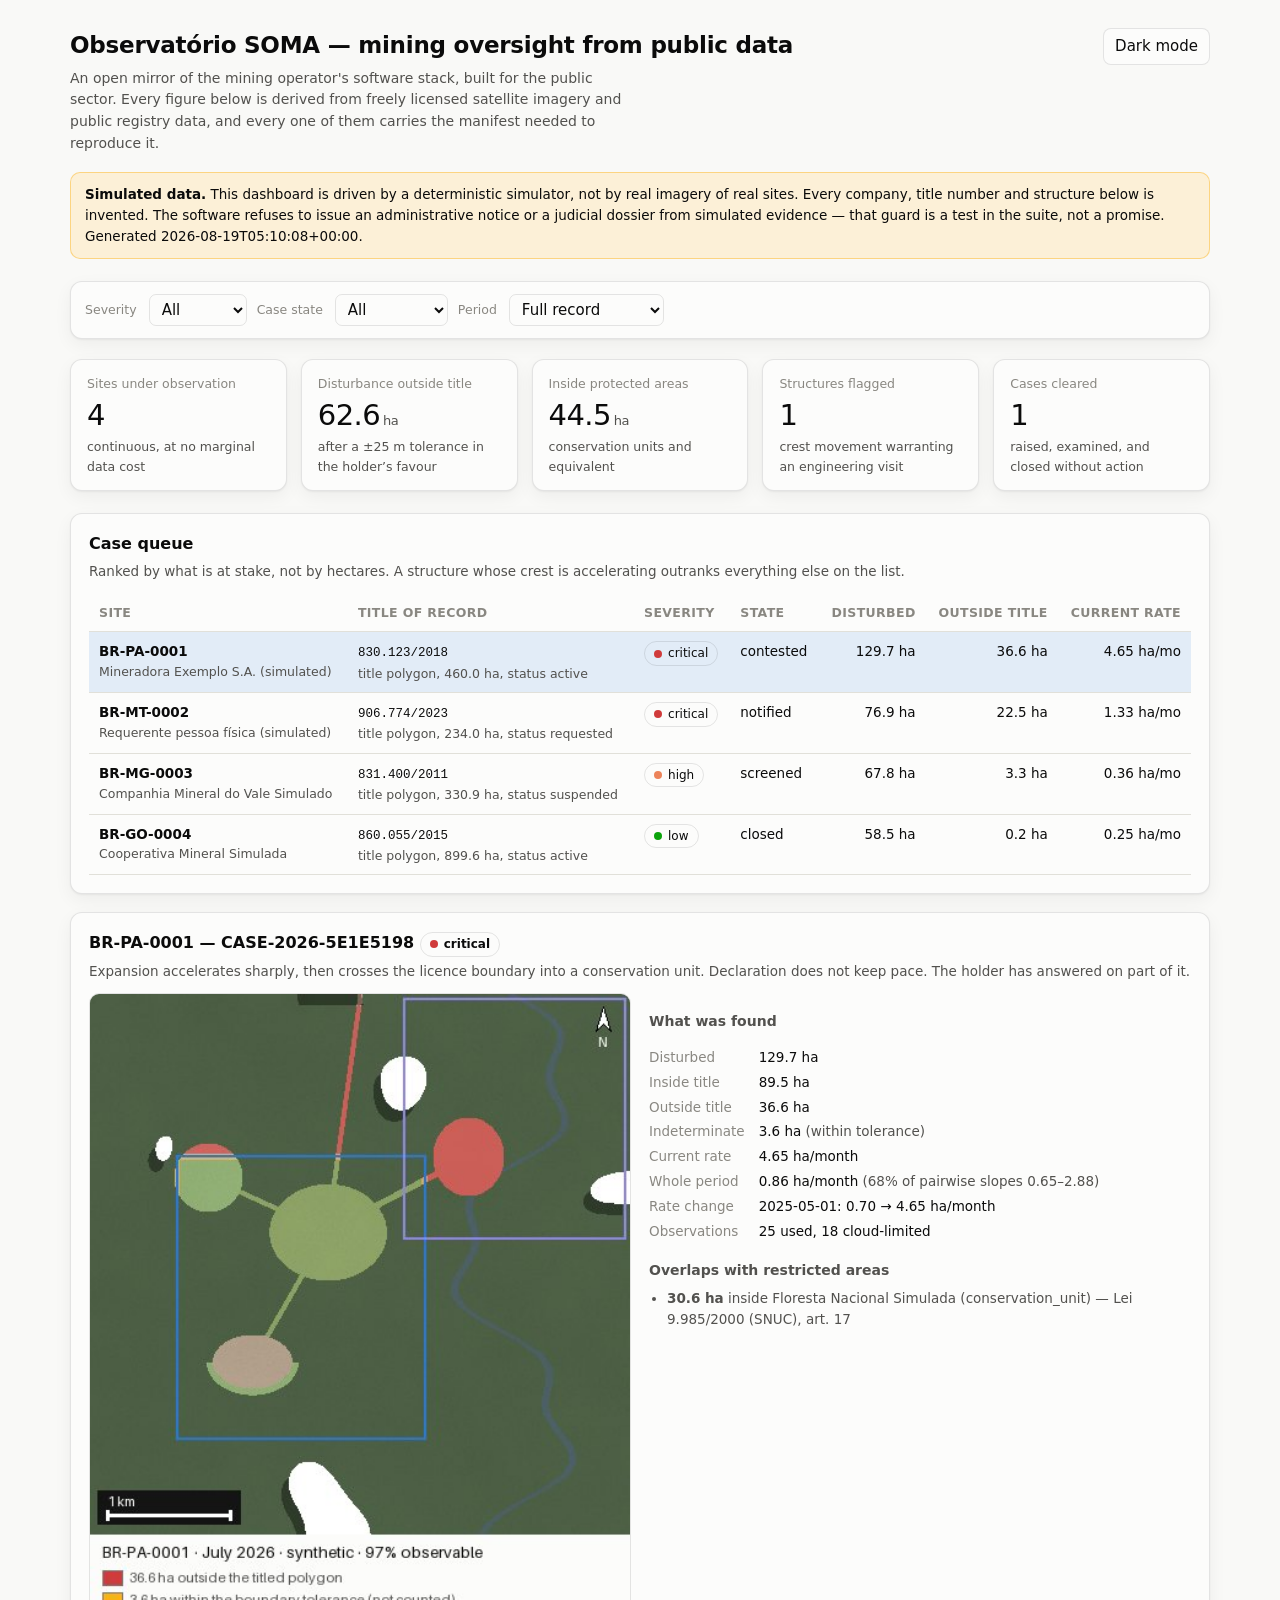
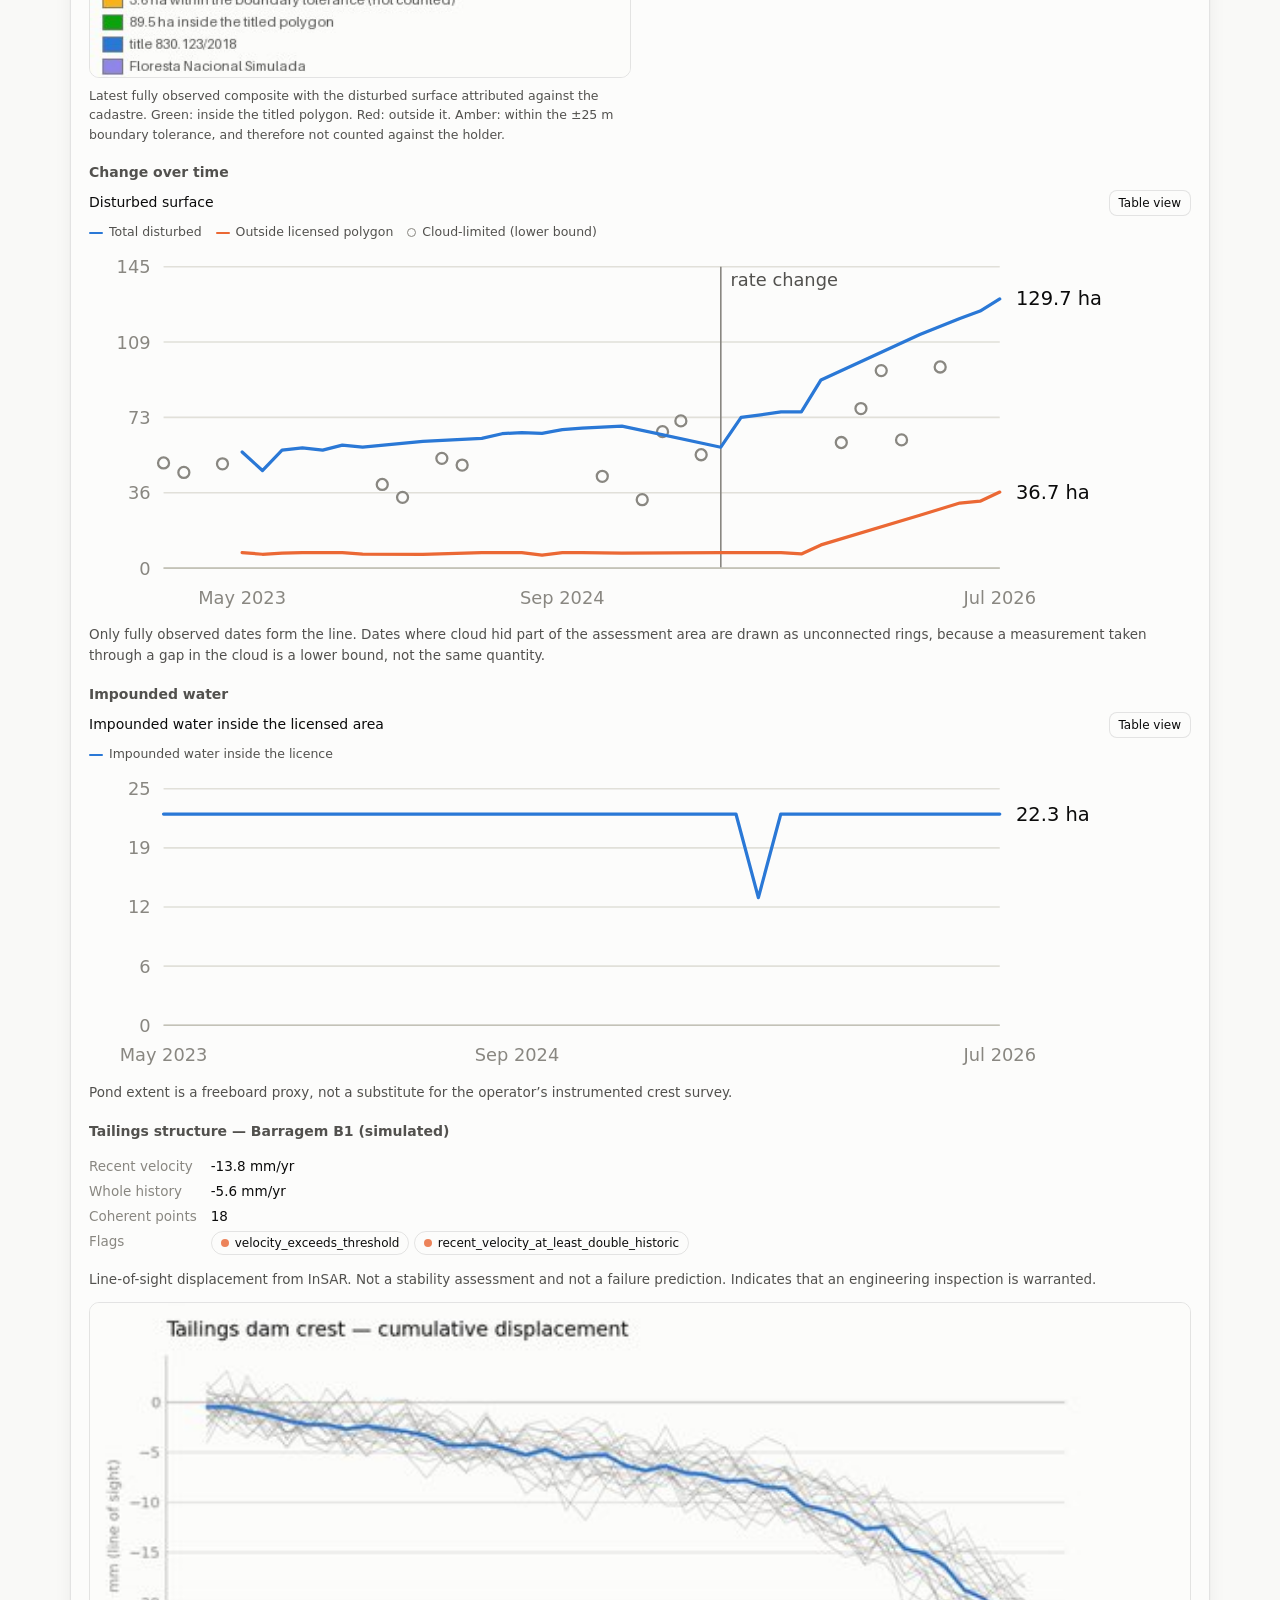
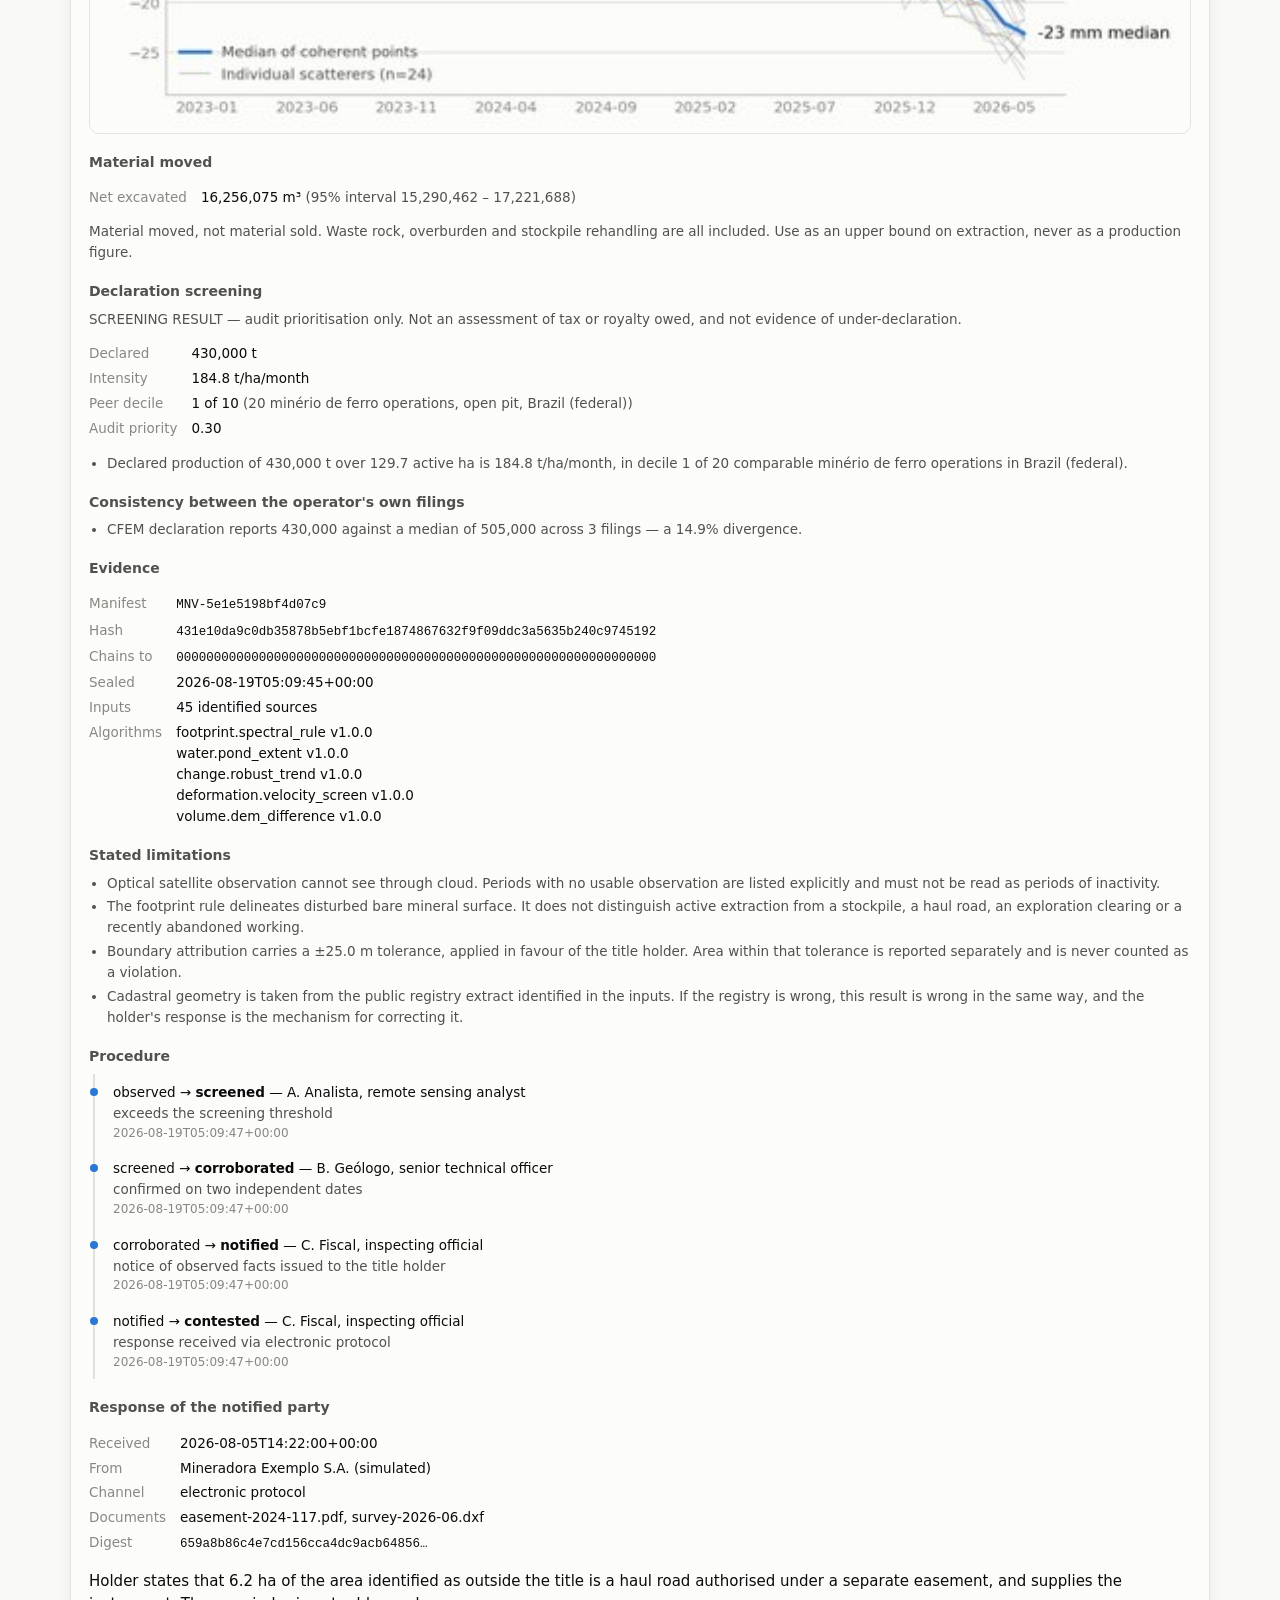
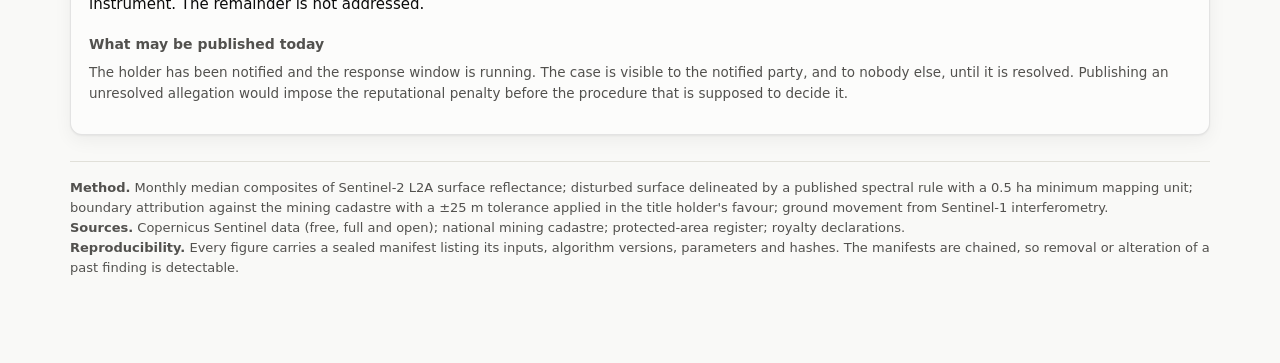
==== dashboard.html @ 754ea2b3 "Rename MINERVA to Observatório SOMA Renames the Python package (src/minerva -> src/soma), the CLI, t" ====
<!DOCTYPE html>
<html lang="en" data-theme="light">
<head>
<meta charset="utf-8">
<meta name="viewport" content="width=device-width, initial-scale=1">
<title>Observatório SOMA — public mining oversight (simulated data)</title>
<style>
  :root{
    color-scheme: light;
    --surface-1:#fcfcfb; --page:#f9f9f7;
    --text-primary:#0b0b0b; --text-secondary:#52514e; --text-muted:#898781;
    --grid:#e1e0d9; --axis:#c3c2b7; --border:rgba(11,11,11,.10);
    --series-1:#2a78d6; --series-2:#eb6834; --series-3:#1baf7a;
    --good:#0ca30c; --warning:#fab219; --serious:#ec835a; --critical:#d03b3b;
    --shadow:0 1px 2px rgba(11,11,11,.05), 0 6px 18px rgba(11,11,11,.05);
  }
  html[data-theme="dark"]{
    color-scheme: dark;
    --surface-1:#1a1a19; --page:#0d0d0d;
    --text-primary:#ffffff; --text-secondary:#c3c2b7; --text-muted:#898781;
    --grid:#2c2c2a; --axis:#383835; --border:rgba(255,255,255,.10);
    --series-1:#3987e5; --series-2:#d95926; --series-3:#199e70;
    --shadow:0 1px 2px rgba(0,0,0,.4), 0 6px 18px rgba(0,0,0,.35);
  }
  *{box-sizing:border-box}
  body{
    margin:0; background:var(--page); color:var(--text-primary);
    font:15px/1.55 system-ui,-apple-system,"Segoe UI",sans-serif;
  }
  .wrap{max-width:1180px;margin:0 auto;padding:28px 20px 80px}
  header.top{display:flex;gap:18px;align-items:flex-start;justify-content:space-between;
    flex-wrap:wrap;margin-bottom:6px}
  h1{font-size:23px;margin:0 0 4px;letter-spacing:-.01em}
  .sub{color:var(--text-secondary);font-size:14px;max-width:62ch;margin:0}
  .banner{margin:18px 0 22px;padding:11px 14px;border-radius:10px;
    background:color-mix(in srgb, var(--warning) 16%, var(--surface-1));
    border:1px solid color-mix(in srgb, var(--warning) 45%, transparent);
    font-size:13.5px;color:var(--text-primary)}
  .banner strong{font-weight:650}
  button,select{font:inherit;color:inherit}
  .ghost{background:var(--surface-1);border:1px solid var(--border);border-radius:8px;
    padding:6px 11px;cursor:pointer}
  .ghost:hover{background:color-mix(in srgb,var(--text-primary) 5%,var(--surface-1))}
  .filters{display:flex;gap:10px;align-items:center;flex-wrap:wrap;
    padding:12px 14px;background:var(--surface-1);border:1px solid var(--border);
    border-radius:12px;margin-bottom:20px;box-shadow:var(--shadow)}
  .filters label{font-size:12.5px;color:var(--text-muted);margin-right:2px}
  .filters select{background:transparent;border:1px solid var(--border);
    border-radius:7px;padding:5px 8px}
  .tiles{display:grid;grid-template-columns:repeat(auto-fit,minmax(180px,1fr));
    gap:14px;margin-bottom:22px}
  .tile{background:var(--surface-1);border:1px solid var(--border);border-radius:12px;
    padding:14px 16px;box-shadow:var(--shadow)}
  .tile .k{font-size:12.5px;color:var(--text-muted);margin-bottom:6px}
  .tile .v{font-size:29px;line-height:1.1;letter-spacing:-.02em}
  .tile .u{font-size:13px;color:var(--text-secondary);margin-left:3px}
  .tile .n{font-size:12.5px;color:var(--text-secondary);margin-top:6px}
  .card{background:var(--surface-1);border:1px solid var(--border);border-radius:12px;
    padding:18px;margin-bottom:18px;box-shadow:var(--shadow)}
  .card h2{font-size:16px;margin:0 0 4px}
  .card h3{font-size:14px;margin:18px 0 6px;color:var(--text-secondary);
    font-weight:600}
  .card p.note{color:var(--text-secondary);font-size:13.5px;margin:2px 0 12px}
  table{border-collapse:collapse;width:100%;font-size:13.5px}
  th,td{text-align:left;padding:9px 10px;border-bottom:1px solid var(--grid);
    vertical-align:top}
  th{color:var(--text-muted);font-weight:600;font-size:12.5px;
    text-transform:uppercase;letter-spacing:.03em}
  tbody tr.q{cursor:pointer}
  tbody tr.q:hover{background:color-mix(in srgb,var(--text-primary) 4%,transparent)}
  tbody tr.q[aria-selected="true"]{background:color-mix(in srgb,var(--series-1) 12%,transparent)}
  td.num,th.num{text-align:right;font-variant-numeric:tabular-nums}
  .pill{display:inline-flex;align-items:center;gap:6px;font-size:12px;
    padding:2px 9px;border-radius:999px;border:1px solid var(--border);
    white-space:nowrap}
  .dot{width:8px;height:8px;border-radius:50%;flex:none}
  .sev-critical .dot{background:var(--critical)} .sev-high .dot{background:var(--serious)}
  .sev-medium .dot{background:var(--warning)} .sev-low .dot{background:var(--good)}
  .grid2{display:grid;grid-template-columns:minmax(0,1fr) minmax(0,1fr);gap:18px}
  @media(max-width:880px){.grid2{grid-template-columns:1fr}}
  figure{margin:0}
  figure img{width:100%;border-radius:10px;border:1px solid var(--border);display:block}
  figcaption{font-size:12.5px;color:var(--text-secondary);margin-top:8px}
  .chartbox{position:relative}
  .chart-head{display:flex;justify-content:space-between;align-items:baseline;gap:12px;
    margin-bottom:2px}
  .chart-head .t{font-size:14px}
  .legend{display:flex;gap:14px;flex-wrap:wrap;font-size:12.5px;
    color:var(--text-secondary);margin:6px 0 2px}
  .legend i{display:inline-block;width:14px;height:2px;border-radius:1px;
    margin-right:6px;vertical-align:middle}
  .legend i.ring{width:9px;height:9px;border-radius:50%;background:transparent;
    border:1.5px solid var(--text-muted)}
  svg{display:block;width:100%;height:auto;overflow:visible}
  .tip{position:absolute;pointer-events:none;opacity:0;transition:opacity .08s;
    background:var(--surface-1);border:1px solid var(--border);border-radius:8px;
    padding:7px 10px;font-size:12.5px;box-shadow:var(--shadow);z-index:5;
    white-space:nowrap}
  .kv{display:grid;grid-template-columns:auto 1fr;gap:4px 14px;font-size:13.5px}
  .kv dt{color:var(--text-muted)}
  .kv dd{margin:0;font-variant-numeric:tabular-nums;word-break:break-all}
  .timeline{list-style:none;margin:0;padding:0;font-size:13.5px}
  .timeline li{padding:8px 0 8px 18px;border-left:2px solid var(--grid);
    margin-left:4px;position:relative}
  .timeline li::before{content:"";position:absolute;left:-5px;top:14px;width:8px;
    height:8px;border-radius:50%;background:var(--series-1)}
  .timeline .when{color:var(--text-muted);font-size:12px}
  ul.plain{margin:6px 0;padding-left:18px;font-size:13.5px;color:var(--text-secondary)}
  ul.plain li{margin:3px 0}
  .muted{color:var(--text-secondary)}
  code{font-family:ui-monospace,SFMono-Regular,Menlo,monospace;font-size:12.5px}
  .hide{display:none}
  footer{color:var(--text-secondary);font-size:13px;margin-top:26px;
    border-top:1px solid var(--grid);padding-top:16px}
</style>
</head>
<body>
<div class="wrap">

<header class="top">
  <div>
    <h1>Observatório SOMA — mining oversight from public data</h1>
    <p class="sub">An open mirror of the mining operator's software stack, built for
    the public sector. Every figure below is derived from freely licensed satellite
    imagery and public registry data, and every one of them carries the manifest
    needed to reproduce it.</p>
  </div>
  <button class="ghost" id="theme">Dark mode</button>
</header>

<div class="banner" id="banner"></div>

<div class="filters">
  <label for="fsev">Severity</label>
  <select id="fsev">
    <option value="all">All</option><option value="critical">Critical</option>
    <option value="high">High</option><option value="medium">Medium</option>
    <option value="low">Low</option>
  </select>
  <label for="fstate">Case state</label>
  <select id="fstate"><option value="all">All</option></select>
  <label for="frange">Period</label>
  <select id="frange">
    <option value="all">Full record</option>
    <option value="24">Last 24 months</option>
    <option value="12">Last 12 months</option>
    <option value="6">Last 6 months</option>
  </select>
  <span class="muted" id="filterNote" style="font-size:12.5px"></span>
</div>

<div class="tiles" id="tiles"></div>

<div class="card">
  <h2>Case queue</h2>
  <p class="note">Ranked by what is at stake, not by hectares. A structure whose crest
  is accelerating outranks everything else on the list.</p>
  <table><thead><tr>
    <th>Site</th><th>Title of record</th><th>Severity</th><th>State</th>
    <th class="num">Disturbed</th><th class="num">Outside title</th>
    <th class="num">Current rate</th>
  </tr></thead><tbody id="queue"></tbody></table>
</div>

<div id="detail"></div>

<footer>
  <strong>Method.</strong> Monthly median composites of Sentinel-2 L2A surface
  reflectance; disturbed surface delineated by a published spectral rule with a
  0.5 ha minimum mapping unit; boundary attribution against the mining cadastre with
  a ±25 m tolerance applied in the title holder's favour; ground movement from
  Sentinel-1 interferometry. <br>
  <strong>Sources.</strong> Copernicus Sentinel data (free, full and open);
  national mining cadastre; protected-area register; royalty declarations.<br>
  <strong>Reproducibility.</strong> Every figure carries a sealed manifest listing
  its inputs, algorithm versions, parameters and hashes. The manifests are chained,
  so removal or alteration of a past finding is detectable.
</footer>
</div>

<div class="tip" id="tip"></div>

<script id="data" type="application/json">{"bundle":{"generated_utc":"2026-08-19T05:10:08+00:00","simulation":true,"sites":[{"site_id":"BR-PA-0001","case_id":"CASE-2026-5E1E5198","state":"contested","publication":"notified_party_only","severity":"critical","title_id":"830.123/2018","holder":"Mineradora Exemplo S.A. (simulated)","title_status":"title polygon, 460.0 ha, status active","verdict":{"site_id":"BR-PA-0001","date":"2026-07-01","total_disturbed_ha":129.726,"inside_title_ha":89.497,"outside_title_ha":36.649,"indeterminate_boundary_ha":3.58,"boundary_tolerance_m":25.0,"restricted_overlaps":[{"identifier":"UC-SIM-19","kind":"conservation_unit","name":"Floresta Nacional Simulada","overlap_ha":30.589,"legal_basis":"Lei 9.985/2000 (SNUC), art. 17","source":"CNUC (simulated extract)"}],"titles_considered":["830.123/2018"],"notes":[],"algorithm_version":"1.0.0"},"trend":{"observations_used":25,"observations_excluded_cloud_limited":18,"first":{"date":"2023-05-01","value":55.938},"last":{"date":"2026-07-01","value":129.726},"delta":73.788,"delta_pct":131.91,"slope_per_month":0.8621,"current_rate_per_month":4.6547,"slope_ci68":[0.6549,2.8821],"breakpoint":"2025-05-01","slope_before_breakpoint":0.6981,"slope_after_breakpoint":4.6547,"breakpoint_rss_improvement":94.122},"gaps":[],"reconciliation":{"site_id":"BR-PA-0001","period":"2023-01-01..2026-07-01","observed_active_ha":129.73,"observed_growth_ha_per_month":0.862,"declared_tonnes":430000,"intensity_t_per_ha_month":184.78,"intensity_decile":1,"peer_basis":"20 minério de ferro operations, open pit, Brazil (federal)","flags":["low_declared_intensity_vs_peers"],"reasons":["Declared production of 430,000 t over 129.7 active ha is 184.8 t/ha/month, in decile 1 of 20 comparable minério de ferro operations in Brazil (federal)."],"audit_priority_score":0.3,"algorithm_version":"1.0.0","status":"SCREENING RESULT — audit prioritisation only. Not an assessment of tax or royalty owed, and not evidence of under-declaration."},"filing_notes":["CFEM declaration reports 430,000 against a median of 505,000 across 3 filings — a 14.9% divergence."],"deformation":{"site_id":"BR-PA-0001","acquired":"2026-06-12","detector":"deformation.velocity_screen","algorithm_version":"1.0.0","quantity":"crest_velocity","value":-13.77,"units":"mm/yr","valid_fraction":0.75,"reliability":"ok","params":{"velocity_alert_mm_yr":-10.0,"acceleration_alert_mm_yr2":-6.0,"min_coherence":0.55,"min_points_in_cluster":5,"recent_window_days":365},"detail":{"structure":"Barragem B1 (simulated)","points_used":18,"median_velocity_recent_mm_yr":-13.77,"median_velocity_whole_history_mm_yr":-5.56,"p10_velocity_recent_mm_yr":-15.35,"median_acceleration_mm_yr2":-3.65,"flags":["velocity_exceeds_threshold","recent_velocity_at_least_double_historic"],"caveat":"Line-of-sight displacement from InSAR. Not a stability assessment and not a failure prediction. Indicates that an engineering inspection is warranted.","method_note":"EGMS Level-2b/3 points, or Sentinel-1 SBAS processed with ISCE2/SNAP and MintPy or LiCSBAS."}},"volume":{"site_id":"BR-PA-0001","acquired":"2026-07-01","detector":"volume.dem_difference","algorithm_version":"1.0.0","quantity":"net_excavated_volume","value":16256074.7917,"units":"m3","valid_fraction":0.067,"reliability":"ok","params":{"vertical_sigma_m":2.0,"bias_sigma_m":0.5,"correlation_length_cells":10.0,"bulk_density_t_m3":2.6,"swell_factor":1.0,"min_change_m":1.0},"detail":{"cut_m3":16256074.8,"fill_m3":0.0,"net_m3":16256074.8,"sigma_m3":492659.7,"net_m3_interval_95":[15290461.8,17221687.8],"implied_tonnes":42265794.5,"implied_tonnes_interval_95":[39755200.6,44776388.3],"cells_changed":9086,"sigma_random_m3":190633.6,"sigma_systematic_m3":454282.3,"error_model":"random term = sigma_z x cell_area x L x sqrt(n) with L=10 cells of spatial correlation; systematic term = residual vertical bias (0.5 m) x changed area (90.9 ha), combined in quadrature. The systematic term normally dominates and is reduced only by co-registering the two surfaces on stable ground outside the workings; a deployment must record that this was done.","caveat":"Material moved, not material sold. Waste rock, overburden and stockpile rehandling are all included. Use as an upper bound on extraction, never as a production figure."}},"series":{"dates":["2023-05-01","2023-06-01","2023-07-01","2023-08-01","2023-09-01","2023-10-01","2023-11-01","2024-02-01","2024-05-01","2024-06-01","2024-07-01","2024-08-01","2024-09-01","2024-10-01","2024-12-01","2025-05-01","2025-06-01","2025-07-01","2025-08-01","2025-09-01","2025-10-01","2026-03-01","2026-05-01","2026-06-01","2026-07-01"],"disturbed_ha":[55.94,47.04,56.9,57.99,56.88,59.31,58.3,61.09,62.52,64.79,65.36,64.99,66.77,67.47,68.48,58.28,72.7,73.91,75.35,75.31,90.7,112.62,120.29,123.91,129.73],"outside_ha":[7.48,6.68,7.18,7.48,7.48,7.48,6.71,6.64,7.48,7.48,7.48,6.31,7.48,7.48,7.18,7.48,7.48,7.48,7.48,6.83,11.18,25.47,31.36,32.25,36.65],"degraded":[["2023-01-01",50.68],["2023-02-01",46.11],["2023-04-01",50.29],["2023-12-01",40.32],["2024-01-01",34.11],["2024-03-01",52.91],["2024-04-01",49.69],["2024-11-01",44.25],["2025-01-01",32.97],["2025-02-01",65.77],["2025-03-01",70.97],["2025-04-01",54.65],["2025-11-01",60.55],["2025-12-01",76.91],["2026-01-01",95.22],["2026-02-01",61.81],["2026-04-01",96.95]],"pond_ha":[["2023-05-01",22.31],["2023-06-01",22.31],["2023-07-01",22.31],["2023-08-01",22.31],["2023-09-01",22.31],["2023-10-01",22.31],["2023-11-01",22.31],["2024-02-01",22.31],["2024-05-01",22.31],["2024-06-01",22.31],["2024-07-01",22.31],["2024-08-01",22.31],["2024-09-01",22.31],["2024-10-01",22.31],["2024-12-01",22.31],["2025-05-01",22.31],["2025-06-01",22.31],["2025-07-01",22.31],["2025-08-01",13.48],["2025-09-01",22.31],["2025-10-01",22.31],["2026-03-01",22.31],["2026-05-01",22.31],["2026-06-01",22.31],["2026-07-01",22.31]]},"manifest":{"id":"MNV-5e1e5198bf4d07c9","hash":"431e10da9c0db35878b5ebf1bcfe1874867632f9f09ddc3a5635b240c9745192","prev_hash":"0000000000000000000000000000000000000000000000000000000000000000","created_utc":"2026-08-19T05:09:45+00:00","inputs":45,"algorithms":["footprint.spectral_rule v1.0.0","water.pond_extent v1.0.0","change.robust_trend v1.0.0","deformation.velocity_screen v1.0.0","volume.dem_difference v1.0.0"],"limitations":["Optical satellite observation cannot see through cloud. Periods with no usable observation are listed explicitly and must not be read as periods of inactivity.","The footprint rule delineates disturbed bare mineral surface. It does not distinguish active extraction from a stockpile, a haul road, an exploration clearing or a recently abandoned working.","Boundary attribution carries a ±25.0 m tolerance, applied in favour of the title holder. Area within that tolerance is reported separately and is never counted as a violation.","Cadastral geometry is taken from the public registry extract identified in the inputs. If the registry is wrong, this result is wrong in the same way, and the holder's response is the mechanism for correcting it."],"assumptions":["Detection thresholds are the humid-tropical defaults and have not been recalibrated against local ground truth unless an input above says otherwise."]},"history":[{"at_utc":"2026-08-19T05:09:47+00:00","frm":"observed","to":"screened","actor":"A. Analista","actor_role":"remote sensing analyst","note":"exceeds the screening threshold","attachment_digest":""},{"at_utc":"2026-08-19T05:09:47+00:00","frm":"screened","to":"corroborated","actor":"B. Geólogo","actor_role":"senior technical officer","note":"confirmed on two independent dates","attachment_digest":""},{"at_utc":"2026-08-19T05:09:47+00:00","frm":"corroborated","to":"notified","actor":"C. Fiscal","actor_role":"inspecting official","note":"notice of observed facts issued to the title holder","attachment_digest":""},{"at_utc":"2026-08-19T05:09:47+00:00","frm":"notified","to":"contested","actor":"C. Fiscal","actor_role":"inspecting official","note":"response received via electronic protocol","attachment_digest":"659a8b86c4e7cd156cca4dc9acb648561ad0f3abca21e32abb632b3f3047a23c"}],"response":{"received_utc":"2026-08-05T14:22:00+00:00","submitted_by":"Mineradora Exemplo S.A. (simulated)","channel":"electronic protocol","summary":"Holder states that 6.2 ha of the area identified as outside the title is a haul road authorised under a separate easement, and supplies the instrument. The remainder is not addressed.","documents":["easement-2024-117.pdf","survey-2026-06.dxf"],"digest":"659a8b86c4e7cd156cca4dc9acb648561ad0f3abca21e32abb632b3f3047a23c"},"public_card":{"publishable":false,"reason":"The holder has been notified and the response window is running. The case is visible to the notified party, and to nobody else, until it is resolved. Publishing an unresolved allegation would impose the reputational penalty before the procedure that is supposed to decide it.","publication_state":"notified_party_only"},"figures":{"image_first":"BR-PA-0001_first.png","image_latest":"BR-PA-0001_latest.png","image_overlay":"BR-PA-0001_overlay.png","chart_footprint":"BR-PA-0001_footprint.png","chart_water":"BR-PA-0001_water.png","chart_deformation":"BR-PA-0001_deformation.png","chart_footprint_dark":"BR-PA-0001_footprint_dark.png","chart_water_dark":"BR-PA-0001_water_dark.png","chart_deformation_dark":"BR-PA-0001_deformation_dark.png","technical_annex":"CASE-2026-5E1E5198_technical_annex.md","public_card":"CASE-2026-5E1E5198_public_card.json"},"narrative":"Expansion accelerates sharply, then crosses the licence boundary into a conservation unit. Declaration does not keep pace. The holder has answered on part of it."},{"site_id":"BR-MT-0002","case_id":"CASE-2026-B4F8C055","state":"notified","publication":"notified_party_only","severity":"critical","title_id":"906.774/2023","holder":"Requerente pessoa física (simulated)","title_status":"title polygon, 234.0 ha, status requested","verdict":{"site_id":"BR-MT-0002","date":"2026-07-01","total_disturbed_ha":76.877,"inside_title_ha":48.688,"outside_title_ha":22.479,"indeterminate_boundary_ha":5.71,"boundary_tolerance_m":25.0,"restricted_overlaps":[{"identifier":"UC-SIM-51","kind":"conservation_unit","name":"Floresta Nacional Simulada","overlap_ha":13.95,"legal_basis":"Lei 9.985/2000 (SNUC), art. 17","source":"CNUC (simulated extract)"}],"titles_considered":["906.774/2023"],"notes":["Disturbance observed inside the polygon of a title recorded as requested (906.774/2023). Verify the registry status for the observation date."],"algorithm_version":"1.0.0"},"trend":{"observations_used":18,"observations_excluded_cloud_limited":13,"first":{"date":"2024-03-01","value":40.869},"last":{"date":"2026-07-01","value":76.877},"delta":36.009,"delta_pct":88.11,"slope_per_month":1.3304,"current_rate_per_month":1.3304,"slope_ci68":[0.4366,2.4354],"breakpoint":null,"slope_before_breakpoint":null,"slope_after_breakpoint":null,"breakpoint_rss_improvement":null},"gaps":[],"reconciliation":{"site_id":"BR-MT-0002","period":"2024-01-01..2026-07-01","observed_active_ha":76.88,"observed_growth_ha_per_month":1.33,"declared_tonnes":null,"intensity_t_per_ha_month":null,"intensity_decile":null,"peer_basis":"20 ouro operations, open pit, Brazil (federal)","flags":["activity_without_declaration","footprint_growth_top_decile"],"reasons":["76.9 ha of active disturbed surface observed in 2024-01-01..2026-07-01, with no production declared for the period in the extract used.","Footprint growth of 1.33 ha/month is in the top decile for comparable operations."],"audit_priority_score":0.8,"algorithm_version":"1.0.0","status":"SCREENING RESULT — audit prioritisation only. Not an assessment of tax or royalty owed, and not evidence of under-declaration."},"filing_notes":[],"deformation":null,"volume":{"site_id":"BR-MT-0002","acquired":"2026-07-01","detector":"volume.dem_difference","algorithm_version":"1.0.0","quantity":"net_excavated_volume","value":5600175.1266,"units":"m3","valid_fraction":0.0751,"reliability":"ok","params":{"vertical_sigma_m":2.0,"bias_sigma_m":0.5,"correlation_length_cells":10.0,"bulk_density_t_m3":2.6,"swell_factor":1.0,"min_change_m":1.0},"detail":{"cut_m3":5600175.1,"fill_m3":0.0,"net_m3":5600175.1,"sigma_m3":257146.2,"net_m3_interval_95":[5096168.6,6104181.6],"implied_tonnes":14560455.3,"implied_tonnes_interval_95":[13250038.5,15870872.2],"cells_changed":4405,"sigma_random_m3":132734.4,"sigma_systematic_m3":220240.2,"error_model":"random term = sigma_z x cell_area x L x sqrt(n) with L=10 cells of spatial correlation; systematic term = residual vertical bias (0.5 m) x changed area (44.0 ha), combined in quadrature. The systematic term normally dominates and is reduced only by co-registering the two surfaces on stable ground outside the workings; a deployment must record that this was done.","caveat":"Material moved, not material sold. Waste rock, overburden and stockpile rehandling are all included. Use as an upper bound on extraction, never as a production figure."}},"series":{"dates":["2024-03-01","2024-04-01","2024-05-01","2024-06-01","2024-07-01","2024-08-01","2024-09-01","2024-10-01","2025-05-01","2025-06-01","2025-07-01","2025-08-01","2025-09-01","2025-10-01","2026-04-01","2026-05-01","2026-06-01","2026-07-01"],"disturbed_ha":[40.87,41.67,42.42,17.3,43.12,42.95,45.45,38.5,50.22,46.56,60.25,56.65,63.11,64.36,62.25,74.33,75.48,76.88],"outside_ha":[11.89,11.91,11.91,2.02,11.91,10.17,11.91,11.31,8.39,8.03,13.19,12.8,15.04,15.84,20.46,21.29,21.77,22.48],"degraded":[["2024-01-01",20.94],["2024-12-01",29.54],["2025-01-01",21.17],["2025-03-01",50.14],["2025-04-01",24.8],["2025-11-01",62.79],["2025-12-01",54.05],["2026-01-01",55.75],["2026-02-01",51.79],["2026-03-01",66.78]],"pond_ha":[["2024-03-01",6.41],["2024-04-01",6.41],["2024-05-01",6.41],["2024-06-01",6.41],["2024-07-01",1.25],["2024-08-01",6.41],["2024-09-01",6.41],["2024-10-01",6.41],["2025-05-01",6.41],["2025-06-01",6.41],["2025-07-01",6.41],["2025-08-01",6.41],["2025-09-01",6.41],["2025-10-01",6.41],["2026-04-01",0.88],["2026-05-01",6.41],["2026-06-01",6.41],["2026-07-01",6.41]]},"manifest":{"id":"MNV-b4f8c05596c1d20b","hash":"c76b54398c93f1c180487963867792c1a023e8e4a4ec2e73a606242ce564423e","prev_hash":"431e10da9c0db35878b5ebf1bcfe1874867632f9f09ddc3a5635b240c9745192","created_utc":"2026-08-19T05:09:53+00:00","inputs":33,"algorithms":["footprint.spectral_rule v1.0.0","water.pond_extent v1.0.0","change.robust_trend v1.0.0","volume.dem_difference v1.0.0"],"limitations":["Optical satellite observation cannot see through cloud. Periods with no usable observation are listed explicitly and must not be read as periods of inactivity.","The footprint rule delineates disturbed bare mineral surface. It does not distinguish active extraction from a stockpile, a haul road, an exploration clearing or a recently abandoned working.","Boundary attribution carries a ±25.0 m tolerance, applied in favour of the title holder. Area within that tolerance is reported separately and is never counted as a violation.","Cadastral geometry is taken from the public registry extract identified in the inputs. If the registry is wrong, this result is wrong in the same way, and the holder's response is the mechanism for correcting it."],"assumptions":["Detection thresholds are the humid-tropical defaults and have not been recalibrated against local ground truth unless an input above says otherwise."]},"history":[{"at_utc":"2026-08-19T05:09:54+00:00","frm":"observed","to":"screened","actor":"A. Analista","actor_role":"remote sensing analyst","note":"exceeds the screening threshold","attachment_digest":""},{"at_utc":"2026-08-19T05:09:54+00:00","frm":"screened","to":"corroborated","actor":"B. Geólogo","actor_role":"senior technical officer","note":"confirmed on two independent dates","attachment_digest":""},{"at_utc":"2026-08-19T05:09:54+00:00","frm":"corroborated","to":"notified","actor":"C. Fiscal","actor_role":"inspecting official","note":"notice of observed facts issued to the title holder","attachment_digest":""}],"response":null,"public_card":{"publishable":false,"reason":"The holder has been notified and the response window is running. The case is visible to the notified party, and to nobody else, until it is resolved. Publishing an unresolved allegation would impose the reputational penalty before the procedure that is supposed to decide it.","publication_state":"notified_party_only"},"figures":{"image_first":"BR-MT-0002_first.png","image_latest":"BR-MT-0002_latest.png","image_overlay":"BR-MT-0002_overlay.png","chart_footprint":"BR-MT-0002_footprint.png","chart_water":"BR-MT-0002_water.png","chart_footprint_dark":"BR-MT-0002_footprint_dark.png","chart_water_dark":"BR-MT-0002_water_dark.png","technical_annex":"CASE-2026-B4F8C055_technical_annex.md","public_card":"CASE-2026-B4F8C055_public_card.json"},"narrative":"Sustained extraction on nothing more than a pending application. A requerimento authorises no works at all."},{"site_id":"BR-MG-0003","case_id":"CASE-2026-9A84C406","state":"screened","publication":"internal","severity":"high","title_id":"831.400/2011","holder":"Companhia Mineral do Vale Simulado","title_status":"title polygon, 330.9 ha, status suspended","verdict":{"site_id":"BR-MG-0003","date":"2026-07-01","total_disturbed_ha":67.835,"inside_title_ha":62.245,"outside_title_ha":3.27,"indeterminate_boundary_ha":2.32,"boundary_tolerance_m":25.0,"restricted_overlaps":[],"titles_considered":["831.400/2011"],"notes":["Disturbance observed inside the polygon of a title recorded as suspended (831.400/2011). Verify the registry status for the observation date."],"algorithm_version":"1.0.0"},"trend":{"observations_used":19,"observations_excluded_cloud_limited":12,"first":{"date":"2024-03-01","value":57.806},"last":{"date":"2026-07-01","value":67.835},"delta":10.029,"delta_pct":17.35,"slope_per_month":0.3613,"current_rate_per_month":0.3613,"slope_ci68":[-0.3849,0.5763],"breakpoint":null,"slope_before_breakpoint":null,"slope_after_breakpoint":null,"breakpoint_rss_improvement":null},"gaps":[],"reconciliation":{"site_id":"BR-MG-0003","period":"2024-01-01..2026-07-01","observed_active_ha":67.83,"observed_growth_ha_per_month":0.361,"declared_tonnes":0,"intensity_t_per_ha_month":null,"intensity_decile":null,"peer_basis":"20 minério de ferro operations, open pit, Brazil (federal)","flags":["activity_without_declaration"],"reasons":["67.8 ha of active disturbed surface observed in 2024-01-01..2026-07-01, with no production declared for the period in the extract used."],"audit_priority_score":0.55,"algorithm_version":"1.0.0","status":"SCREENING RESULT — audit prioritisation only. Not an assessment of tax or royalty owed, and not evidence of under-declaration."},"filing_notes":[],"deformation":{"site_id":"BR-MG-0003","acquired":"2025-06-12","detector":"deformation.velocity_screen","algorithm_version":"1.0.0","quantity":"crest_velocity","value":-2.3954,"units":"mm/yr","valid_fraction":0.9583,"reliability":"ok","params":{"velocity_alert_mm_yr":-10.0,"acceleration_alert_mm_yr2":-6.0,"min_coherence":0.55,"min_points_in_cluster":5,"recent_window_days":365},"detail":{"structure":"Barragem Norte (simulated)","points_used":23,"median_velocity_recent_mm_yr":-2.4,"median_velocity_whole_history_mm_yr":-2.0,"p10_velocity_recent_mm_yr":-3.31,"median_acceleration_mm_yr2":-0.33,"flags":[],"caveat":"Line-of-sight displacement from InSAR. Not a stability assessment and not a failure prediction. Indicates that an engineering inspection is warranted.","method_note":"EGMS Level-2b/3 points, or Sentinel-1 SBAS processed with ISCE2/SNAP and MintPy or LiCSBAS."}},"volume":{"site_id":"BR-MG-0003","acquired":"2026-07-01","detector":"volume.dem_difference","algorithm_version":"1.0.0","quantity":"net_excavated_volume","value":2530561.526,"units":"m3","valid_fraction":0.0663,"reliability":"ok","params":{"vertical_sigma_m":2.0,"bias_sigma_m":0.5,"correlation_length_cells":10.0,"bulk_density_t_m3":2.6,"swell_factor":1.0,"min_change_m":1.0},"detail":{"cut_m3":2530561.5,"fill_m3":0.0,"net_m3":2530561.5,"sigma_m3":206136.1,"net_m3_interval_95":[2126534.7,2934588.4],"implied_tonnes":6579460.0,"implied_tonnes_interval_95":[5528990.2,7629929.8],"cells_changed":3400,"sigma_random_m3":116608.2,"sigma_systematic_m3":169984.2,"error_model":"random term = sigma_z x cell_area x L x sqrt(n) with L=10 cells of spatial correlation; systematic term = residual vertical bias (0.5 m) x changed area (34.0 ha), combined in quadrature. The systematic term normally dominates and is reduced only by co-registering the two surfaces on stable ground outside the workings; a deployment must record that this was done.","caveat":"Material moved, not material sold. Waste rock, overburden and stockpile rehandling are all included. Use as an upper bound on extraction, never as a production figure."}},"series":{"dates":["2024-03-01","2024-05-01","2024-06-01","2024-07-01","2024-08-01","2024-09-01","2024-10-01","2024-11-01","2025-05-01","2025-06-01","2025-07-01","2025-08-01","2025-09-01","2025-10-01","2025-11-01","2026-02-01","2026-05-01","2026-06-01","2026-07-01"],"disturbed_ha":[57.81,58.45,58.76,56.78,54.27,57.5,58.87,59.54,61.81,62.91,63.27,63.68,64.05,64.07,60.29,46.35,67.05,66.28,67.83],"outside_ha":[3.27,3.27,3.27,1.55,2.16,3.27,2.06,3.27,3.27,3.27,3.27,3.27,3.27,2.96,2.96,3.27,3.27,3.2,3.27],"degraded":[["2024-01-01",31.23],["2024-04-01",39.53],["2024-12-01",35.48],["2025-01-01",46.7],["2025-02-01",53.51],["2025-03-01",46.98],["2025-12-01",57.9],["2026-01-01",50.01],["2026-03-01",63.81],["2026-04-01",59.48]],"pond_ha":[["2024-03-01",13.33],["2024-05-01",13.33],["2024-06-01",13.33],["2024-07-01",13.33],["2024-08-01",13.33],["2024-09-01",12.45],["2024-10-01",12.86],["2024-11-01",5.97],["2025-05-01",7.32],["2025-06-01",13.33],["2025-07-01",13.33],["2025-08-01",13.33],["2025-09-01",13.33],["2025-10-01",13.33],["2025-11-01",13.33],["2026-02-01",13.33],["2026-05-01",13.33],["2026-06-01",10.24],["2026-07-01",13.33]]},"manifest":{"id":"MNV-9a84c406b4f53536","hash":"241139a2f24d0dc64bff702bb301c85b6683e02ec90f10b6651cbce19e20db29","prev_hash":"c76b54398c93f1c180487963867792c1a023e8e4a4ec2e73a606242ce564423e","created_utc":"2026-08-19T05:10:00+00:00","inputs":32,"algorithms":["footprint.spectral_rule v1.0.0","water.pond_extent v1.0.0","change.robust_trend v1.0.0","deformation.velocity_screen v1.0.0","volume.dem_difference v1.0.0"],"limitations":["Optical satellite observation cannot see through cloud. Periods with no usable observation are listed explicitly and must not be read as periods of inactivity.","The footprint rule delineates disturbed bare mineral surface. It does not distinguish active extraction from a stockpile, a haul road, an exploration clearing or a recently abandoned working.","Boundary attribution carries a ±25.0 m tolerance, applied in favour of the title holder. Area within that tolerance is reported separately and is never counted as a violation.","Cadastral geometry is taken from the public registry extract identified in the inputs. If the registry is wrong, this result is wrong in the same way, and the holder's response is the mechanism for correcting it."],"assumptions":["Detection thresholds are the humid-tropical defaults and have not been recalibrated against local ground truth unless an input above says otherwise."]},"history":[{"at_utc":"2026-08-19T05:10:01+00:00","frm":"observed","to":"screened","actor":"A. Analista","actor_role":"remote sensing analyst","note":"exceeds the screening threshold","attachment_digest":""}],"response":null,"public_card":{"publishable":false,"reason":"The affected party has not yet been notified. Publishing before notification would be unfair and would compromise the procedure.","publication_state":"internal"},"figures":{"image_first":"BR-MG-0003_first.png","image_latest":"BR-MG-0003_latest.png","image_overlay":"BR-MG-0003_overlay.png","chart_footprint":"BR-MG-0003_footprint.png","chart_water":"BR-MG-0003_water.png","chart_deformation":"BR-MG-0003_deformation.png","chart_footprint_dark":"BR-MG-0003_footprint_dark.png","chart_water_dark":"BR-MG-0003_water_dark.png","chart_deformation_dark":"BR-MG-0003_deformation_dark.png","technical_annex":"CASE-2026-9A84C406_technical_annex.md","public_card":"CASE-2026-9A84C406_public_card.json"},"narrative":"Title recorded as suspended, yet the working surface keeps growing and no production is declared."},{"site_id":"BR-GO-0004","case_id":"CASE-2026-2A4FF177","state":"closed","publication":"public_summary","severity":"low","title_id":"860.055/2015","holder":"Cooperativa Mineral Simulada","title_status":"title polygon, 899.6 ha, status active","verdict":{"site_id":"BR-GO-0004","date":"2026-07-01","total_disturbed_ha":58.547,"inside_title_ha":58.137,"outside_title_ha":0.2,"indeterminate_boundary_ha":0.21,"boundary_tolerance_m":25.0,"restricted_overlaps":[],"titles_considered":["860.055/2015"],"notes":[],"algorithm_version":"1.0.0"},"trend":{"observations_used":21,"observations_excluded_cloud_limited":10,"first":{"date":"2024-01-01","value":51.277},"last":{"date":"2026-07-01","value":58.547},"delta":7.27,"delta_pct":14.18,"slope_per_month":0.2543,"current_rate_per_month":0.2543,"slope_ci68":[0.0094,1.1909],"breakpoint":null,"slope_before_breakpoint":null,"slope_after_breakpoint":null,"breakpoint_rss_improvement":null},"gaps":[],"reconciliation":{"site_id":"BR-GO-0004","period":"2024-01-01..2026-07-01","observed_active_ha":58.55,"observed_growth_ha_per_month":0.254,"declared_tonnes":1450000,"intensity_t_per_ha_month":1380.64,"intensity_decile":6,"peer_basis":"20 calcário operations, open pit, Brazil (federal)","flags":[],"reasons":[],"audit_priority_score":0.0,"algorithm_version":"1.0.0","status":"SCREENING RESULT — audit prioritisation only. Not an assessment of tax or royalty owed, and not evidence of under-declaration."},"filing_notes":[],"deformation":null,"volume":{"site_id":"BR-GO-0004","acquired":"2026-07-01","detector":"volume.dem_difference","algorithm_version":"1.0.0","quantity":"net_excavated_volume","value":1682440.3552,"units":"m3","valid_fraction":0.0575,"reliability":"ok","params":{"vertical_sigma_m":2.0,"bias_sigma_m":0.5,"correlation_length_cells":10.0,"bulk_density_t_m3":2.6,"swell_factor":1.0,"min_change_m":1.0},"detail":{"cut_m3":1682440.4,"fill_m3":0.0,"net_m3":1682440.4,"sigma_m3":174615.1,"net_m3_interval_95":[1340194.7,2024686.0],"implied_tonnes":4374344.9,"implied_tonnes_interval_95":[3484506.2,5264183.7],"cells_changed":2783,"sigma_random_m3":105500.9,"sigma_systematic_m3":139140.2,"error_model":"random term = sigma_z x cell_area x L x sqrt(n) with L=10 cells of spatial correlation; systematic term = residual vertical bias (0.5 m) x changed area (27.8 ha), combined in quadrature. The systematic term normally dominates and is reduced only by co-registering the two surfaces on stable ground outside the workings; a deployment must record that this was done.","caveat":"Material moved, not material sold. Waste rock, overburden and stockpile rehandling are all included. Use as an upper bound on extraction, never as a production figure."}},"series":{"dates":["2024-01-01","2024-05-01","2024-06-01","2024-07-01","2024-08-01","2024-09-01","2024-10-01","2025-01-01","2025-04-01","2025-05-01","2025-06-01","2025-07-01","2025-08-01","2025-09-01","2025-10-01","2025-12-01","2026-01-01","2026-03-01","2026-05-01","2026-06-01","2026-07-01"],"disturbed_ha":[51.28,53.73,55.04,30.91,43.73,55.69,55.95,56.66,48.15,57.72,52.87,58.2,58.09,58.49,55.26,58.76,58.83,60.4,58.85,60.45,58.55],"outside_ha":[0.2,0.2,0.2,0.2,0.2,0.2,0.2,0.2,0.2,0.2,0.2,0.2,0.2,0.0,0.2,0.2,0.0,0.2,0.0,0.0,0.2],"degraded":[["2024-02-01",26.45],["2024-03-01",50.04],["2024-04-01",49.09],["2024-11-01",52.15],["2024-12-01",44.64],["2025-02-01",52.27],["2025-03-01",28.32],["2026-04-01",53.09]],"pond_ha":[["2024-01-01",24.35],["2024-05-01",21.45],["2024-06-01",23.8],["2024-07-01",24.07],["2024-08-01",23.43],["2024-09-01",21.8],["2024-10-01",23.09],["2025-01-01",18.98],["2025-04-01",23.22],["2025-05-01",24.35],["2025-06-01",24.28],["2025-07-01",24.35],["2025-08-01",16.77],["2025-09-01",23.27],["2025-10-01",22.03],["2025-12-01",16.1],["2026-01-01",22.11],["2026-03-01",24.32],["2026-05-01",20.17],["2026-06-01",24.35],["2026-07-01",16.51]]},"manifest":{"id":"MNV-2a4ff177c7739802","hash":"9b709edf5694b13eed0b07222ace0ad7952b80c46fd2bee99f1671ce4ba5aed1","prev_hash":"241139a2f24d0dc64bff702bb301c85b6683e02ec90f10b6651cbce19e20db29","created_utc":"2026-08-19T05:10:07+00:00","inputs":32,"algorithms":["footprint.spectral_rule v1.0.0","water.pond_extent v1.0.0","change.robust_trend v1.0.0","volume.dem_difference v1.0.0"],"limitations":["Optical satellite observation cannot see through cloud. Periods with no usable observation are listed explicitly and must not be read as periods of inactivity.","The footprint rule delineates disturbed bare mineral surface. It does not distinguish active extraction from a stockpile, a haul road, an exploration clearing or a recently abandoned working.","Boundary attribution carries a ±25.0 m tolerance, applied in favour of the title holder. Area within that tolerance is reported separately and is never counted as a violation.","Cadastral geometry is taken from the public registry extract identified in the inputs. If the registry is wrong, this result is wrong in the same way, and the holder's response is the mechanism for correcting it."],"assumptions":["Detection thresholds are the humid-tropical defaults and have not been recalibrated against local ground truth unless an input above says otherwise."]},"history":[{"at_utc":"2026-08-19T05:10:08+00:00","frm":"observed","to":"screened","actor":"A. Analista","actor_role":"remote sensing analyst","note":"raised by the routine screen","attachment_digest":""},{"at_utc":"2026-08-19T05:10:08+00:00","frm":"screened","to":"dismissed","actor":"A. Analista","actor_role":"remote sensing analyst","note":"all disturbance inside the titled polygon; declared intensity mid-distribution; no further action","attachment_digest":""},{"at_utc":"2026-08-19T05:10:08+00:00","frm":"dismissed","to":"closed","actor":"D. Coordenadora","actor_role":"unit coordinator","note":"closed and published as cleared","attachment_digest":""}],"response":null,"public_card":{"publishable":true,"simulation":true,"banner":"SIMULATED EXAMPLE — not a real site","case_id":"CASE-2026-2A4FF177","headline":"58.5 hectares of mining disturbance mapped, all of it inside the licensed area","plain_language":"Satellite images show about 59 hectares of ground stripped for mining at this site.","what_this_is_not":"A detection is not a conviction and not a finding of wrongdoing. It means an authority has seen something in public satellite imagery that it has asked the operator to explain. Many detections have lawful explanations.","status":"closed","operator_responded":false,"evidence_manifest":"MNV-2a4ff177c7739802","how_to_check_this_yourself":"Every image used is free to download and every step is published. The technical annex lists the image identifiers and the exact parameters.","figures":{"image_first":"BR-GO-0004_first.png","image_latest":"BR-GO-0004_latest.png","image_overlay":"BR-GO-0004_overlay.png","chart_footprint":"BR-GO-0004_footprint.png","chart_water":"BR-GO-0004_water.png","chart_footprint_dark":"BR-GO-0004_footprint_dark.png","chart_water_dark":"BR-GO-0004_water_dark.png"}},"figures":{"image_first":"BR-GO-0004_first.png","image_latest":"BR-GO-0004_latest.png","image_overlay":"BR-GO-0004_overlay.png","chart_footprint":"BR-GO-0004_footprint.png","chart_water":"BR-GO-0004_water.png","chart_footprint_dark":"BR-GO-0004_footprint_dark.png","chart_water_dark":"BR-GO-0004_water_dark.png","technical_annex":"CASE-2026-2A4FF177_technical_annex.md","public_card":"CASE-2026-2A4FF177_public_card.json"},"narrative":"Everything inside the licence, growth modest, declaration in the middle of the peer distribution. The system's job here is to say so and stop."}]},"images":{"BR-PA-0001":{"image_overlay":"[data-uri]","image_first":"[data-uri]","image_latest":"[data-uri]","chart_deformation":"[data-uri]","chart_deformation_dark":"[data-uri]"},"BR-MT-0002":{"image_overlay":"[data-uri]","image_first":"[data-uri]","image_latest":"[data-uri]"},"BR-MG-0003":{"image_overlay":"[data-uri]","image_first":"[data-uri]","image_latest":"[data-uri]","chart_deformation":"[data-uri]","chart_deformation_dark":"[data-uri]"},"BR-GO-0004":{"image_overlay":"[data-uri]","image_first":"[data-uri]","image_latest":"[data-uri]"}}}</script>
<script>
const DATA = JSON.parse(document.getElementById('data').textContent);
const SITES = DATA.bundle.sites, IMAGES = DATA.images;
const fmt = (n,d=1)=> (n==null||isNaN(n)) ? '—' : Number(n).toLocaleString(undefined,
  {minimumFractionDigits:d,maximumFractionDigits:d});
const esc = s => String(s??'').replace(/[&<>"]/g,c=>({'&':'&amp;','<':'&lt;','>':'&gt;','"':'&quot;'}[c]));
const SEV_ORDER = {critical:0,high:1,medium:2,low:3};
let selected = SITES[0].site_id;

document.getElementById('banner').innerHTML =
  '<strong>Simulated data.</strong> This dashboard is driven by a deterministic '+
  'simulator, not by real imagery of real sites. Every company, title number and '+
  'structure below is invented. The software refuses to issue an administrative '+
  'notice or a judicial dossier from simulated evidence — that guard is a test in '+
  'the suite, not a promise. Generated ' + esc(DATA.bundle.generated_utc) + '.';

// state filter options
const states = [...new Set(SITES.map(s=>s.state))].sort();
const fstate = document.getElementById('fstate');
states.forEach(s=>{const o=document.createElement('option');o.value=s;o.textContent=s;fstate.appendChild(o);});

function monthsBack(){const v=document.getElementById('frange').value;return v==='all'?null:+v;}
function clipSeries(site){
  const s = site.series, m = monthsBack();
  if(!m || !s.dates.length) return s;
  const last = new Date(s.dates[s.dates.length-1]);
  const cut = new Date(last); cut.setMonth(cut.getMonth()-m);
  const keep = s.dates.map((d,i)=>[d,i]).filter(([d])=> new Date(d)>=cut).map(([,i])=>i);
  return {
    dates: keep.map(i=>s.dates[i]),
    disturbed_ha: keep.map(i=>s.disturbed_ha[i]),
    outside_ha: s.outside_ha.length? keep.map(i=>s.outside_ha[i]) : [],
    degraded: s.degraded.filter(([d])=> new Date(d)>=cut),
    pond_ha: s.pond_ha.filter(([d])=> new Date(d)>=cut)
  };
}
function visible(){
  const sev=document.getElementById('fsev').value, st=fstate.value;
  return SITES.filter(s=>(sev==='all'||s.severity===sev)&&(st==='all'||s.state===st));
}

/* ---------- tiles ---------- */
function renderTiles(){
  const v = visible();
  const outside = v.reduce((a,s)=>a+(s.verdict.outside_title_ha||0),0);
  const restricted = v.reduce((a,s)=>a+(s.verdict.restricted_overlaps||[])
      .reduce((b,o)=>b+o.overlap_ha,0),0);
  const flagged = v.filter(s=>s.deformation && (s.deformation.detail.flags||[]).length).length;
  const cleared = v.filter(s=>s.state==='closed'||s.state==='dismissed').length;
  const tiles=[
    ['Sites under observation', v.length, '', 'continuous, at no marginal data cost'],
    ['Disturbance outside title', fmt(outside), 'ha', 'after a ±25 m tolerance in the holder’s favour'],
    ['Inside protected areas', fmt(restricted), 'ha', 'conservation units and equivalent'],
    ['Structures flagged', flagged, '', 'crest movement warranting an engineering visit'],
    ['Cases cleared', cleared, '', 'raised, examined, and closed without action'],
  ];
  document.getElementById('tiles').innerHTML = tiles.map(([k,val,u,n])=>
    `<div class="tile"><div class="k">${esc(k)}</div>
     <div class="v">${esc(val)}<span class="u">${esc(u)}</span></div>
     <div class="n">${esc(n)}</div></div>`).join('');
  document.getElementById('filterNote').textContent =
    v.length===SITES.length ? '' : `showing ${v.length} of ${SITES.length} sites`;
}

/* ---------- queue ---------- */
function renderQueue(){
  const v = visible().slice().sort((a,b)=>SEV_ORDER[a.severity]-SEV_ORDER[b.severity]);
  document.getElementById('queue').innerHTML = v.map(s=>`
    <tr class="q" data-id="${esc(s.site_id)}" aria-selected="${s.site_id===selected}" tabindex="0">
      <td><strong>${esc(s.site_id)}</strong><div class="muted" style="font-size:12.5px">${esc(s.holder)}</div></td>
      <td><code>${esc(s.title_id)}</code><div class="muted" style="font-size:12.5px">${esc(s.title_status)}</div></td>
      <td><span class="pill sev-${esc(s.severity)}"><span class="dot"></span>${esc(s.severity)}</span></td>
      <td>${esc(s.state)}</td>
      <td class="num">${fmt(s.verdict.total_disturbed_ha)} ha</td>
      <td class="num">${fmt(s.verdict.outside_title_ha)} ha</td>
      <td class="num">${fmt(s.trend.current_rate_per_month,2)} ha/mo</td>
    </tr>`).join('') || '<tr><td colspan="7" class="muted">No sites match these filters.</td></tr>';
  document.querySelectorAll('tr.q').forEach(tr=>{
    const pick=()=>{selected=tr.dataset.id;render();};
    tr.addEventListener('click',pick);
    tr.addEventListener('keydown',e=>{if(e.key==='Enter'||e.key===' '){e.preventDefault();pick();}});
  });
}

/* ---------- charts ---------- */
const TIP = document.getElementById('tip');
function showTip(host,x,y,html){
  TIP.innerHTML=html; TIP.style.opacity=1;
  const r=host.getBoundingClientRect();
  TIP.style.left=(r.left+window.scrollX+x+14)+'px';
  TIP.style.top=(r.top+window.scrollY+y-10)+'px';
}
function hideTip(){TIP.style.opacity=0;}

function lineChart(host, cfg){
  const W=680,H=cfg.height||230,P={l:46,r:118,t:14,b:30};
  const all=cfg.series.flatMap(s=>s.values).concat(cfg.points?cfg.points.map(p=>p[1]):[]);
  const ymax=Math.max(1,...all)*1.12, ymin=0;
  const xs=cfg.dates.map(d=>+new Date(d))
    .concat((cfg.points||[]).map(p=>+new Date(p[0])));
  const x0=Math.min(...xs), x1=Math.max(...xs);
  const X=t=>P.l+(W-P.l-P.r)*((+new Date(t))-x0)/Math.max(x1-x0,1);
  const Y=v=>H-P.b-(H-P.t-P.b)*(v-ymin)/(ymax-ymin);
  const ticks=[0,.25,.5,.75,1].map(f=>ymin+f*(ymax-ymin));
  let svg=`<svg viewBox="0 0 ${W} ${H}" role="img" aria-label="${esc(cfg.title)}">`;
  ticks.forEach(t=>{svg+=`<line x1="${P.l}" x2="${W-P.r}" y1="${Y(t)}" y2="${Y(t)}"
    stroke="var(--grid)" stroke-width="1"/>
    <text x="${P.l-8}" y="${Y(t)+4}" text-anchor="end" font-size="11"
      fill="var(--text-muted)" style="font-variant-numeric:tabular-nums">${fmt(t,0)}</text>`;});
  // x labels: first, middle, last
  [0,Math.floor(cfg.dates.length/2),cfg.dates.length-1].forEach(i=>{
    if(i<0||i>=cfg.dates.length)return;
    const d=new Date(cfg.dates[i]);
    svg+=`<text x="${X(cfg.dates[i])}" y="${H-8}" text-anchor="middle" font-size="11"
      fill="var(--text-muted)">${d.toLocaleDateString(undefined,{month:'short',year:'numeric'})}</text>`;});
  if(cfg.marker){
    const mx=X(cfg.marker.date);
    if(mx>P.l&&mx<W-P.r){
      svg+=`<line x1="${mx}" x2="${mx}" y1="${P.t}" y2="${H-P.b}" stroke="var(--text-muted)" stroke-width="1"/>
      <text x="${mx+6}" y="${P.t+12}" font-size="11" fill="var(--text-secondary)">${esc(cfg.marker.label)}</text>`;}
  }
  (cfg.points||[]).forEach(([d,v])=>{
    svg+=`<circle cx="${X(d)}" cy="${Y(v)}" r="3.4" fill="none"
      stroke="var(--text-muted)" stroke-width="1.4"/>`;});
  cfg.series.forEach(s=>{
    if(!s.values.length)return;
    const pts=cfg.dates.map((d,i)=>`${X(d)},${Y(s.values[i])}`).join(' ');
    svg+=`<polyline points="${pts}" fill="none" stroke="${s.colour}" stroke-width="2"
      stroke-linejoin="round" stroke-linecap="round"/>`;
    const li=cfg.dates.length-1;
    svg+=`<text x="${X(cfg.dates[li])+10}" y="${Y(s.values[li])+4}" font-size="12"
      fill="var(--text-primary)">${fmt(s.values[li])} ${esc(cfg.unit)}</text>`;
  });
  svg+=`<line x1="${P.l}" x2="${W-P.r}" y1="${H-P.b}" y2="${H-P.b}" stroke="var(--axis)"/>`;
  svg+=`<rect id="hit" x="${P.l}" y="${P.t}" width="${W-P.l-P.r}" height="${H-P.t-P.b}" fill="transparent"/>`;
  svg+=`<line id="cross" x1="0" x2="0" y1="${P.t}" y2="${H-P.b}" stroke="var(--axis)"
    stroke-width="1" opacity="0"/></svg>`;
  host.innerHTML=svg;
  const el=host.querySelector('svg'), cross=host.querySelector('#cross');
  el.addEventListener('pointermove',ev=>{
    const r=el.getBoundingClientRect();
    const sx=(ev.clientX-r.left)*W/r.width;
    if(sx<P.l||sx>W-P.r){hideTip();cross.setAttribute('opacity',0);return;}
    let best=0,bd=Infinity;
    cfg.dates.forEach((d,i)=>{const dd=Math.abs(X(d)-sx);if(dd<bd){bd=dd;best=i;}});
    const px=X(cfg.dates[best]);
    cross.setAttribute('x1',px);cross.setAttribute('x2',px);cross.setAttribute('opacity',1);
    const rows=cfg.series.map(s=>`<div><span style="display:inline-block;width:9px;height:9px;
      border-radius:2px;background:${s.colour};margin-right:6px"></span>${esc(s.label)}:
      <strong>${fmt(s.values[best])} ${esc(cfg.unit)}</strong></div>`).join('');
    showTip(host, px*r.width/W, (ev.clientY-r.top),
      `<div class="muted" style="margin-bottom:3px">${new Date(cfg.dates[best])
        .toLocaleDateString(undefined,{month:'long',year:'numeric'})}</div>${rows}`);
  });
  el.addEventListener('pointerleave',()=>{hideTip();cross.setAttribute('opacity',0);});
}

function chartCard(id,title,note,legend,tableHtml){
  return `<div class="chartbox">
    <div class="chart-head"><div class="t">${esc(title)}</div>
      <button class="ghost" data-toggle="${id}-tbl" style="font-size:12px;padding:3px 9px">Table view</button></div>
    <div class="legend">${legend}</div>
    <div id="${id}"></div>
    <div id="${id}-tbl" class="hide" style="margin-top:10px;max-height:230px;overflow:auto">${tableHtml}</div>
    <p class="note" style="margin-top:8px">${note}</p></div>`;
}

/* ---------- detail ---------- */
function renderDetail(){
  const s = SITES.find(x=>x.site_id===selected) || visible()[0];
  if(!s){document.getElementById('detail').innerHTML='';return;}
  const ser = clipSeries(s), img = IMAGES[s.site_id]||{};
  const v = s.verdict, t = s.trend;

  const rows = ser.dates.map((d,i)=>`<tr><td>${esc(d)}</td>
    <td class="num">${fmt(ser.disturbed_ha[i])}</td>
    <td class="num">${ser.outside_ha.length?fmt(ser.outside_ha[i]):'—'}</td></tr>`).join('');
  const fpTable = `<table><thead><tr><th>Date</th><th class="num">Disturbed ha</th>
    <th class="num">Outside title ha</th></tr></thead><tbody>${rows}</tbody></table>`;
  const pondTable = `<table><thead><tr><th>Date</th><th class="num">Impounded water ha</th>
    </tr></thead><tbody>${ser.pond_ha.map(([d,x])=>`<tr><td>${esc(d)}</td>
    <td class="num">${fmt(x)}</td></tr>`).join('')}</tbody></table>`;

  const overlaps = (v.restricted_overlaps||[]).map(o=>
    `<li><strong>${fmt(o.overlap_ha)} ha</strong> inside ${esc(o.name)}
     (${esc(o.kind)}) — ${esc(o.legal_basis)}</li>`).join('');

  const recon = s.reconciliation ? `
    <h3>Declaration screening</h3>
    <p class="note">${esc(s.reconciliation.status)}</p>
    <dl class="kv">
      <dt>Declared</dt><dd>${s.reconciliation.declared_tonnes==null?'nothing for the period'
        :fmt(s.reconciliation.declared_tonnes,0)+' t'}</dd>
      <dt>Intensity</dt><dd>${s.reconciliation.intensity_t_per_ha_month==null?'—'
        :fmt(s.reconciliation.intensity_t_per_ha_month,1)+' t/ha/month'}</dd>
      <dt>Peer decile</dt><dd>${s.reconciliation.intensity_decile ?? '—'} of 10
        <span class="muted">(${esc(s.reconciliation.peer_basis||'')})</span></dd>
      <dt>Audit priority</dt><dd>${fmt(s.reconciliation.audit_priority_score,2)}</dd>
    </dl>
    <ul class="plain">${(s.reconciliation.reasons||[]).map(r=>`<li>${esc(r)}</li>`).join('')}</ul>`
    : '';

  const filings = (s.filing_notes||[]).length ? `<h3>Consistency between the operator's own filings</h3>
    <ul class="plain">${s.filing_notes.map(n=>`<li>${esc(n)}</li>`).join('')}</ul>` : '';

  const def = s.deformation ? `
    <h3>Tailings structure — ${esc(s.deformation.detail.structure||'')}</h3>
    <dl class="kv">
      <dt>Recent velocity</dt><dd>${fmt(s.deformation.detail.median_velocity_recent_mm_yr,1)} mm/yr</dd>
      <dt>Whole history</dt><dd>${fmt(s.deformation.detail.median_velocity_whole_history_mm_yr,1)} mm/yr</dd>
      <dt>Coherent points</dt><dd>${s.deformation.detail.points_used}</dd>
      <dt>Flags</dt><dd>${(s.deformation.detail.flags||[]).map(f=>
        `<span class="pill sev-${(s.deformation.detail.flags||[]).length?'high':'low'}">
         <span class="dot"></span>${esc(f)}</span>`).join(' ')||'none'}</dd>
    </dl>
    <p class="note">${esc(s.deformation.detail.caveat||'')}</p>
    ${img.chart_deformation?`<figure><img id="defimg" src="${
      document.documentElement.dataset.theme==='dark'&&img.chart_deformation_dark
        ? img.chart_deformation_dark : img.chart_deformation}" alt="Crest displacement">
      </figure>`:''}` : '';

  const vol = s.volume ? `
    <h3>Material moved</h3>
    <dl class="kv">
      <dt>Net excavated</dt><dd>${fmt(s.volume.detail.net_m3,0)} m³
        <span class="muted">(95% interval ${fmt(s.volume.detail.net_m3_interval_95[0],0)}
        – ${fmt(s.volume.detail.net_m3_interval_95[1],0)})</span></dd>
    </dl>
    <p class="note">${esc(s.volume.detail.caveat||'')}</p>` : '';

  const hist = (s.history||[]).map(h=>`<li><div>${esc(h.frm)} → <strong>${esc(h.to)}</strong>
    — ${esc(h.actor)}, ${esc(h.actor_role)}</div>
    ${h.note?`<div class="muted">${esc(h.note)}</div>`:''}
    <div class="when">${esc(h.at_utc)}</div></li>`).join('');

  const resp = s.response ? `
    <h3>Response of the notified party</h3>
    <dl class="kv">
      <dt>Received</dt><dd>${esc(s.response.received_utc)}</dd>
      <dt>From</dt><dd>${esc(s.response.submitted_by)}</dd>
      <dt>Channel</dt><dd>${esc(s.response.channel)}</dd>
      <dt>Documents</dt><dd>${(s.response.documents||[]).map(esc).join(', ')||'none'}</dd>
      <dt>Digest</dt><dd><code>${esc((s.response.digest||'').slice(0,32))}…</code></dd>
    </dl>
    <p>${esc(s.response.summary)}</p>`
    : `<h3>Response of the notified party</h3><p class="muted">None recorded.
       ${s.state==='notified'?'The response window is open; the case cannot advance until it closes.':''}</p>`;

  document.getElementById('detail').innerHTML = `
  <div class="card">
    <h2>${esc(s.site_id)} — ${esc(s.case_id)}
      <span class="pill sev-${esc(s.severity)}"><span class="dot"></span>${esc(s.severity)}</span></h2>
    <p class="note">${esc(s.narrative)}</p>
    <div class="grid2">
      <figure>
        ${img.image_overlay?`<img src="${img.image_overlay}" alt="Attributed footprint over the latest composite">`:''}
        <figcaption>Latest fully observed composite with the disturbed surface
        attributed against the cadastre. Green: inside the titled polygon.
        Red: outside it. Amber: within the ±25 m boundary tolerance, and therefore
        not counted against the holder.</figcaption>
      </figure>
      <div>
        <h3>What was found</h3>
        <dl class="kv">
          <dt>Disturbed</dt><dd>${fmt(v.total_disturbed_ha)} ha</dd>
          <dt>Inside title</dt><dd>${fmt(v.inside_title_ha)} ha</dd>
          <dt>Outside title</dt><dd>${fmt(v.outside_title_ha)} ha</dd>
          <dt>Indeterminate</dt><dd>${fmt(v.indeterminate_boundary_ha)} ha
            <span class="muted">(within tolerance)</span></dd>
          <dt>Current rate</dt><dd>${fmt(t.current_rate_per_month,2)} ha/month</dd>
          <dt>Whole period</dt><dd>${fmt(t.slope_per_month,2)} ha/month
            <span class="muted">(68% of pairwise slopes ${fmt(t.slope_ci68[0],2)}–${fmt(t.slope_ci68[1],2)})</span></dd>
          ${t.breakpoint?`<dt>Rate change</dt><dd>${esc(t.breakpoint)}:
            ${fmt(t.slope_before_breakpoint,2)} → ${fmt(t.slope_after_breakpoint,2)} ha/month</dd>`:''}
          <dt>Observations</dt><dd>${t.observations_used} used,
            ${t.observations_excluded_cloud_limited} cloud-limited</dd>
        </dl>
        ${overlaps?`<h3>Overlaps with restricted areas</h3><ul class="plain">${overlaps}</ul>`:''}
        ${(v.notes||[]).length?`<h3>Registry notes</h3><ul class="plain">${
          v.notes.map(n=>`<li>${esc(n)}</li>`).join('')}</ul>`:''}
      </div>
    </div>

    <h3>Change over time</h3>
    ${chartCard('fp','Disturbed surface',
      'Only fully observed dates form the line. Dates where cloud hid part of the '+
      'assessment area are drawn as unconnected rings, because a measurement taken '+
      'through a gap in the cloud is a lower bound, not the same quantity.',
      `<span><i style="background:var(--series-1)"></i>Total disturbed</span>
       <span><i style="background:var(--series-2)"></i>Outside licensed polygon</span>
       <span><i class="ring"></i>Cloud-limited (lower bound)</span>`, fpTable)}

    ${ser.pond_ha.length?`<h3>Impounded water</h3>`+chartCard('pond','Impounded water inside the licensed area',
      'Pond extent is a freeboard proxy, not a substitute for the operator’s '+
      'instrumented crest survey.',
      `<span><i style="background:var(--series-1)"></i>Impounded water inside the licence</span>`, pondTable):''}

    ${def}${vol}${recon}${filings}

    <h3>Evidence</h3>
    <dl class="kv">
      <dt>Manifest</dt><dd><code>${esc(s.manifest.id)}</code></dd>
      <dt>Hash</dt><dd><code>${esc(s.manifest.hash)}</code></dd>
      <dt>Chains to</dt><dd><code>${esc(s.manifest.prev_hash)}</code></dd>
      <dt>Sealed</dt><dd>${esc(s.manifest.created_utc)}</dd>
      <dt>Inputs</dt><dd>${s.manifest.inputs} identified sources</dd>
      <dt>Algorithms</dt><dd>${s.manifest.algorithms.map(esc).join('<br>')}</dd>
    </dl>
    <h3>Stated limitations</h3>
    <ul class="plain">${s.manifest.limitations.map(l=>`<li>${esc(l)}</li>`).join('')}</ul>

    <h3>Procedure</h3>
    <ul class="timeline">${hist||'<li class="muted">No transitions recorded.</li>'}</ul>
    ${resp}

    <h3>What may be published today</h3>
    <p class="note">${s.public_card.publishable
      ? 'Publication state <strong>'+esc(s.publication)+'</strong>. '+esc(s.public_card.what_this_is_not)
      : esc(s.public_card.reason)}</p>
  </div>`;

  lineChart(document.getElementById('fp'), {
    title:'Disturbed surface', unit:'ha', dates:ser.dates,
    points:ser.degraded,
    marker: t.breakpoint && ser.dates.length && new Date(t.breakpoint)>=new Date(ser.dates[0])
      ? {date:t.breakpoint,label:'rate change'} : null,
    series:[{label:'Total disturbed',values:ser.disturbed_ha,colour:'var(--series-1)'}]
      .concat(ser.outside_ha.length?[{label:'Outside licensed polygon',
        values:ser.outside_ha,colour:'var(--series-2)'}]:[])
  });
  if(ser.pond_ha.length){
    lineChart(document.getElementById('pond'), {
      title:'Impounded water', unit:'ha', height:190,
      dates:ser.pond_ha.map(p=>p[0]),
      series:[{label:'Impounded water',values:ser.pond_ha.map(p=>p[1]),colour:'var(--series-1)'}]
    });
  }
  document.querySelectorAll('[data-toggle]').forEach(b=>b.addEventListener('click',()=>{
    const el=document.getElementById(b.dataset.toggle);
    el.classList.toggle('hide');
    b.textContent = el.classList.contains('hide')?'Table view':'Hide table';
  }));
}

function render(){renderTiles();renderQueue();renderDetail();}
['fsev','fstate','frange'].forEach(id=>
  document.getElementById(id).addEventListener('change',()=>{
    if(!visible().some(s=>s.site_id===selected) && visible().length) selected=visible()[0].site_id;
    render();}));
document.getElementById('theme').addEventListener('click',()=>{
  const root=document.documentElement;
  const dark = root.dataset.theme==='dark';
  root.dataset.theme = dark?'light':'dark';
  document.getElementById('theme').textContent = dark?'Dark mode':'Light mode';
  renderDetail();
});
render();
</script>
</body>
</html>
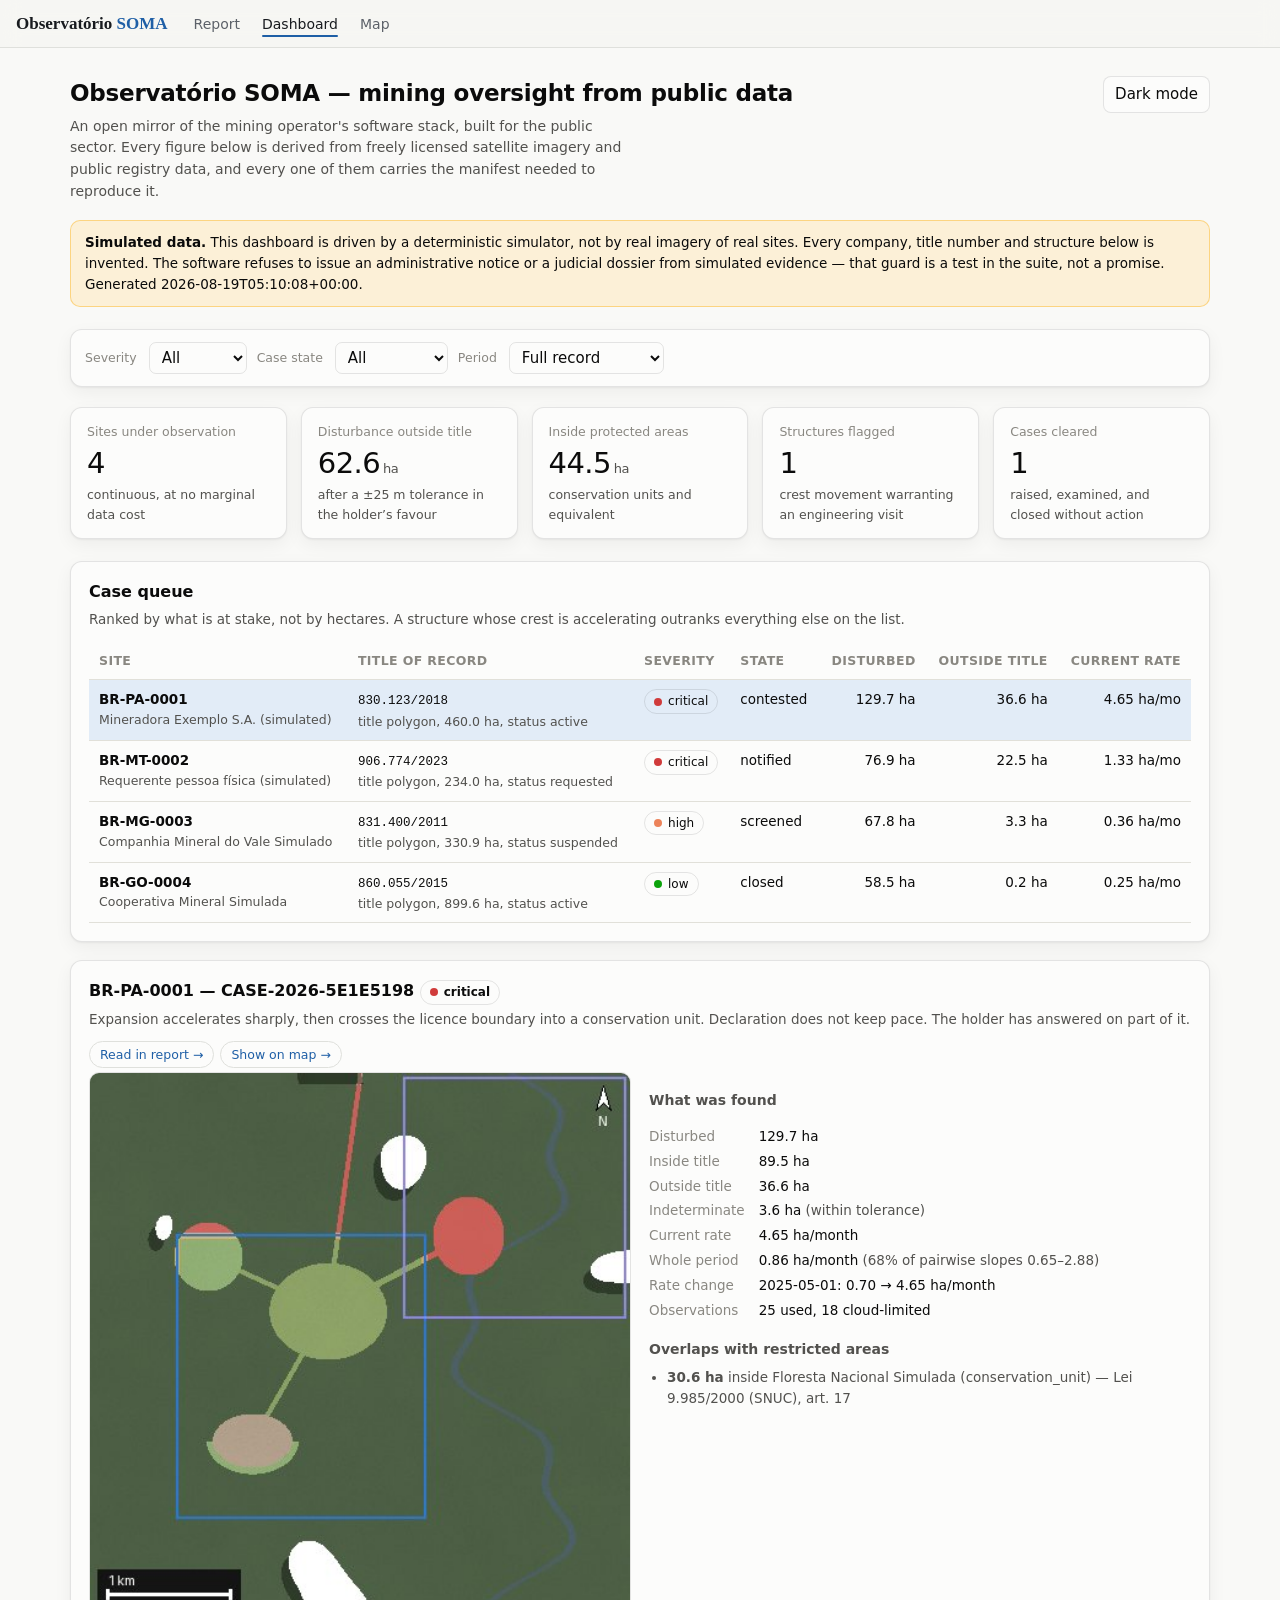
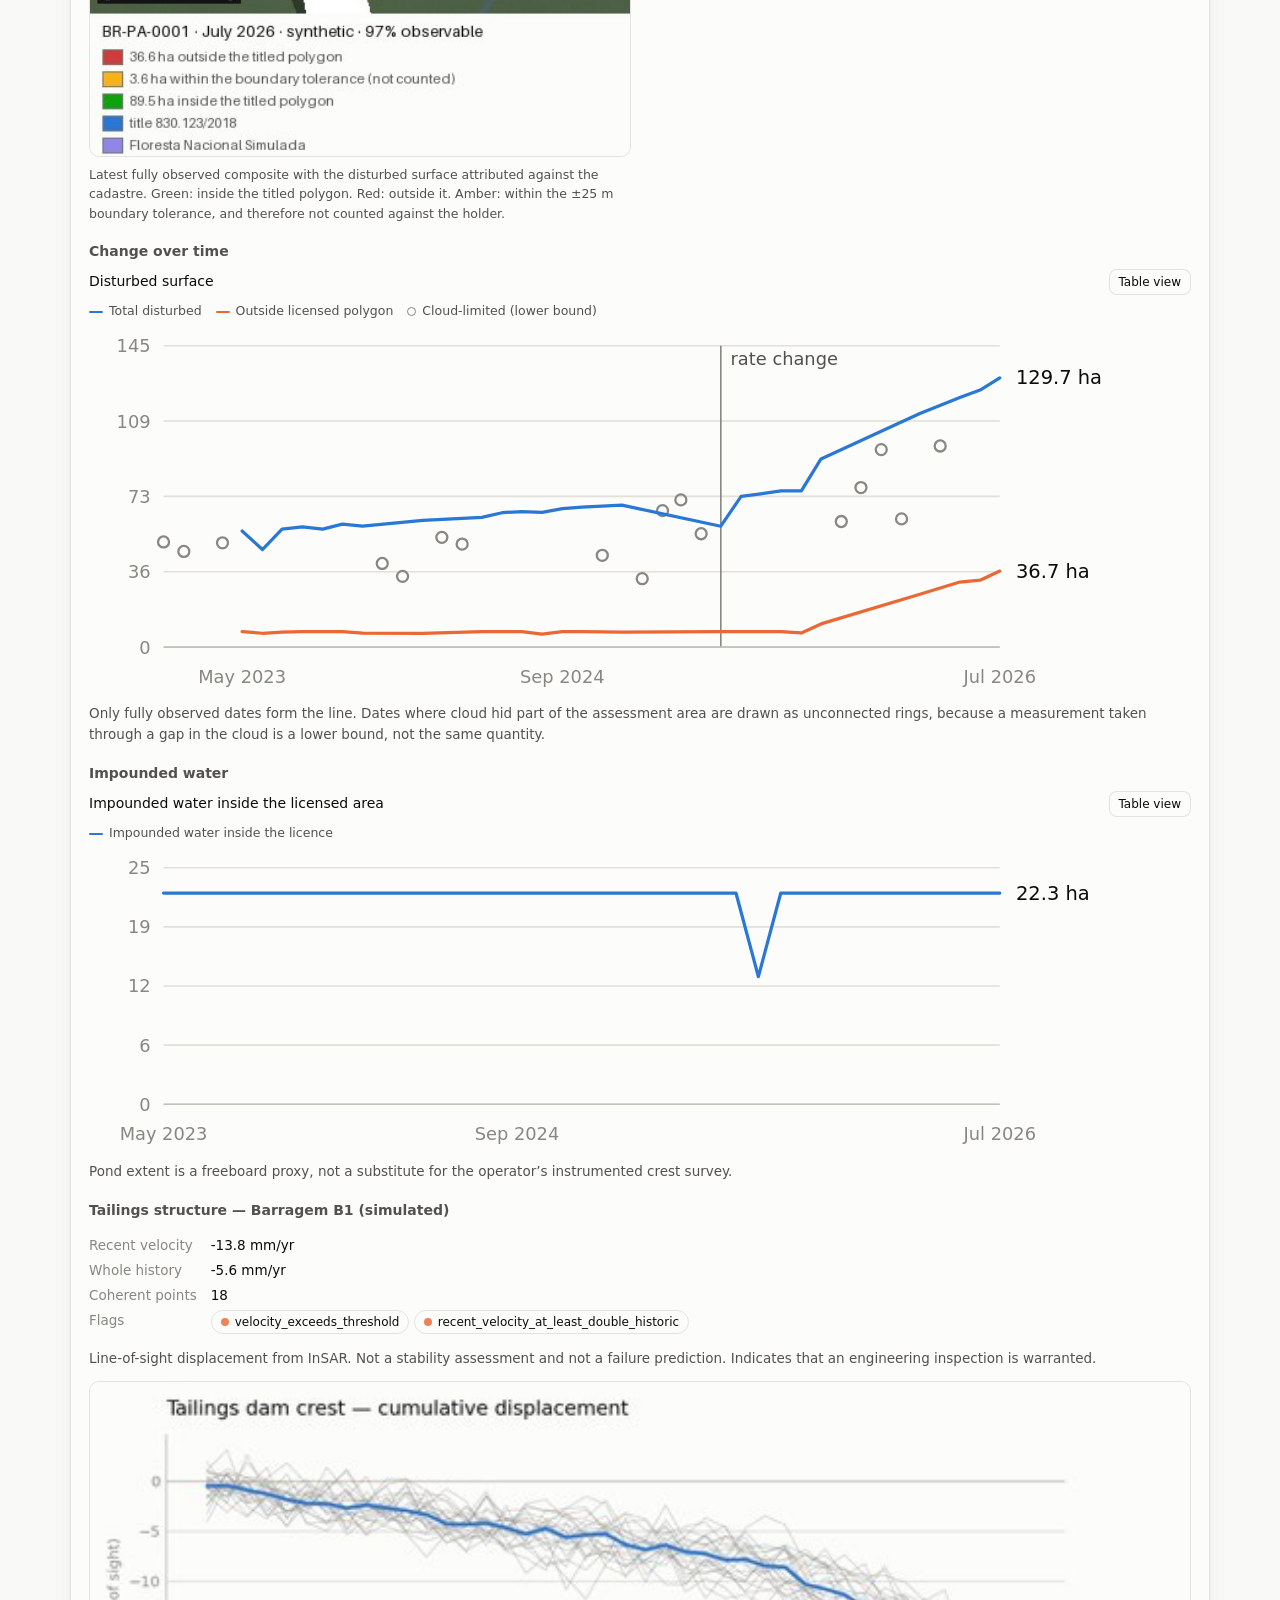
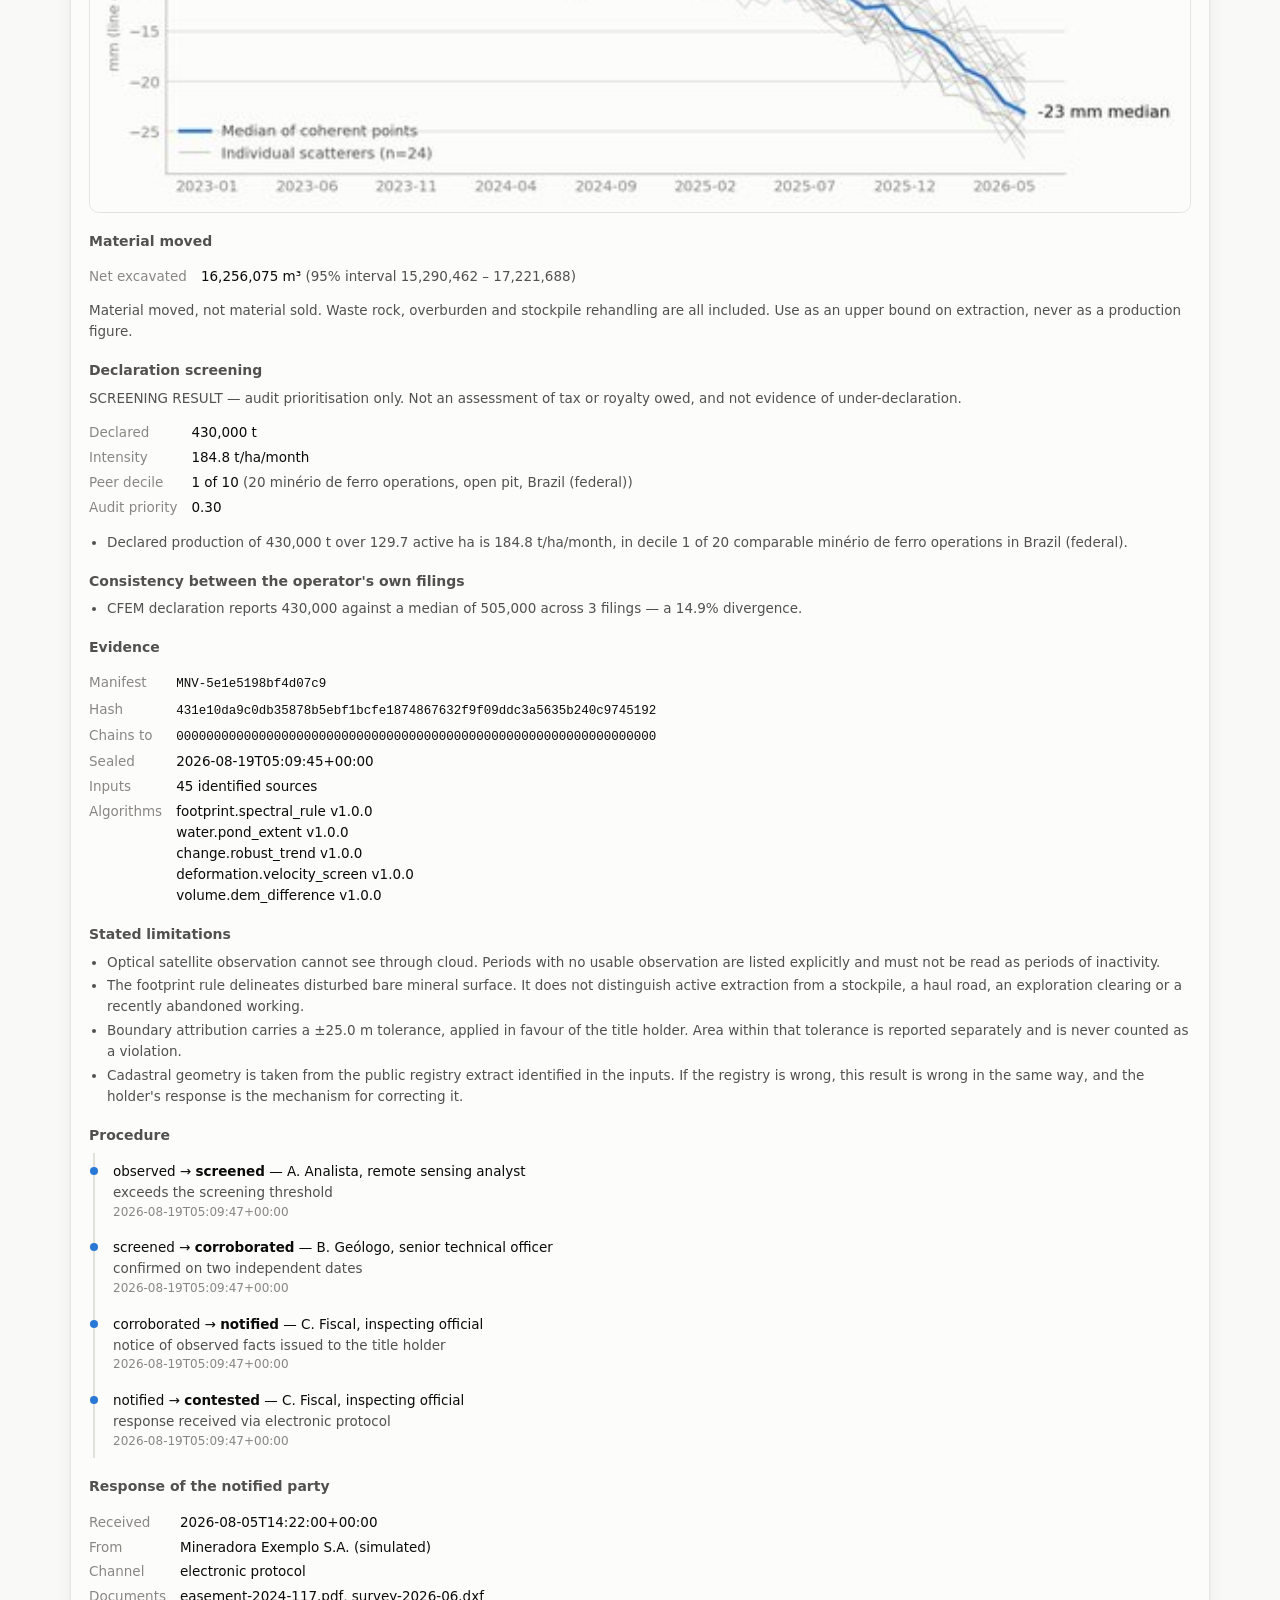
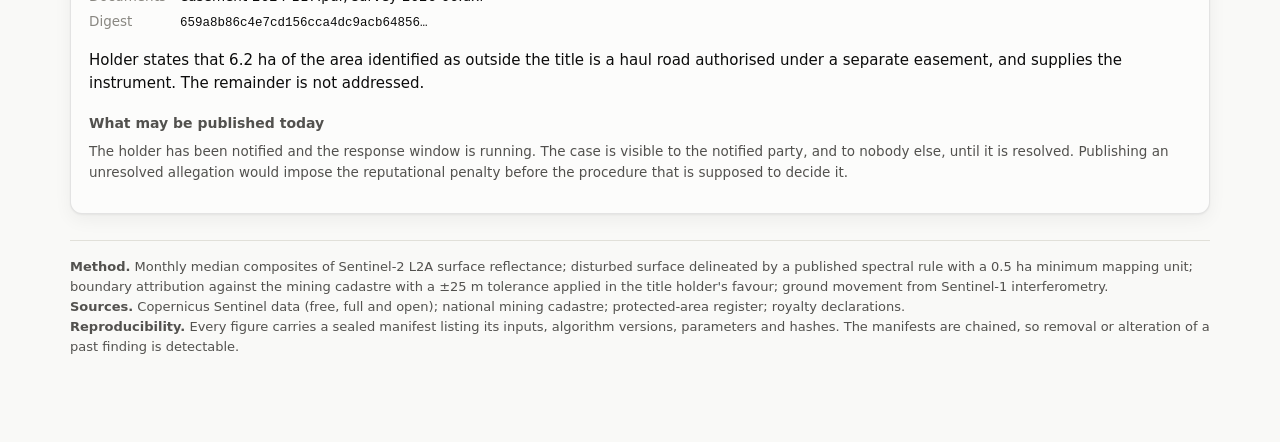
==== commit 38d8aff3: "Link report, dashboard and map by site, with page transitions A shared bar (assets/soma.css, assets/" ====
--- a/dashboard.html
+++ b/dashboard.html
@@ -4,6 +4,8 @@
 <meta charset="utf-8">
 <meta name="viewport" content="width=device-width, initial-scale=1">
 <title>Observatório SOMA — public mining oversight (simulated data)</title>
+<link rel="stylesheet" href="assets/soma.css">
+<script src="assets/soma.js"></script>
 <style>
   :root{
     color-scheme: light;
@@ -62,6 +64,7 @@
     font-weight:600}
   .card p.note{color:var(--text-secondary);font-size:13.5px;margin:2px 0 12px}
   table{border-collapse:collapse;width:100%;font-size:13.5px}
+  .tscroll{overflow-x:auto;-webkit-overflow-scrolling:touch}
   th,td{text-align:left;padding:9px 10px;border-bottom:1px solid var(--grid);
     vertical-align:top}
   th{color:var(--text-muted);font-weight:600;font-size:12.5px;
@@ -155,11 +158,11 @@
   <h2>Case queue</h2>
   <p class="note">Ranked by what is at stake, not by hectares. A structure whose crest
   is accelerating outranks everything else on the list.</p>
-  <table><thead><tr>
+  <div class="tscroll"><table><thead><tr>
     <th>Site</th><th>Title of record</th><th>Severity</th><th>State</th>
     <th class="num">Disturbed</th><th class="num">Outside title</th>
     <th class="num">Current rate</th>
-  </tr></thead><tbody id="queue"></tbody></table>
+  </tr></thead><tbody id="queue"></tbody></table></div>
 </div>
 
 <div id="detail"></div>
@@ -188,7 +191,9 @@
   {minimumFractionDigits:d,maximumFractionDigits:d});
 const esc = s => String(s??'').replace(/[&<>"]/g,c=>({'&':'&amp;','<':'&lt;','>':'&gt;','"':'&quot;'}[c]));
 const SEV_ORDER = {critical:0,high:1,medium:2,low:3};
-let selected = SITES[0].site_id;
+const NAV = window.SOMA || null;  // shared nav (assets/soma.js); absent when opened standalone
+const known = id => SITES.some(s=>s.site_id===id);
+let selected = NAV && known(NAV.site()) ? NAV.site() : SITES[0].site_id;
 
 document.getElementById('banner').innerHTML =
   '<strong>Simulated data.</strong> This dashboard is driven by a deterministic '+
@@ -259,7 +264,7 @@
       <td class="num">${fmt(s.trend.current_rate_per_month,2)} ha/mo</td>
     </tr>`).join('') || '<tr><td colspan="7" class="muted">No sites match these filters.</td></tr>';
   document.querySelectorAll('tr.q').forEach(tr=>{
-    const pick=()=>{selected=tr.dataset.id;render();};
+    const pick=()=>{selected=tr.dataset.id;if(NAV)NAV.setSite(selected);render();};
     tr.addEventListener('click',pick);
     tr.addEventListener('keydown',e=>{if(e.key==='Enter'||e.key===' '){e.preventDefault();pick();}});
   });
@@ -434,6 +439,7 @@
     <h2>${esc(s.site_id)} — ${esc(s.case_id)}
       <span class="pill sev-${esc(s.severity)}"><span class="dot"></span>${esc(s.severity)}</span></h2>
     <p class="note">${esc(s.narrative)}</p>
+    ${NAV?NAV.xlinks(s.site_id):''}
     <div class="grid2">
       <figure>
         ${img.image_overlay?`<img src="${img.image_overlay}" alt="Attributed footprint over the latest composite">`:''}
@@ -528,7 +534,8 @@
 function render(){renderTiles();renderQueue();renderDetail();}
 ['fsev','fstate','frange'].forEach(id=>
   document.getElementById(id).addEventListener('change',()=>{
-    if(!visible().some(s=>s.site_id===selected) && visible().length) selected=visible()[0].site_id;
+    if(!visible().some(s=>s.site_id===selected) && visible().length){
+      selected=visible()[0].site_id; if(NAV) NAV.setSite(selected);}
     render();}));
 document.getElementById('theme').addEventListener('click',()=>{
   const root=document.documentElement;
@@ -538,6 +545,16 @@
   renderDetail();
 });
 render();
+if(NAV){
+  const reveal=(jump)=>{const c=document.querySelector('#detail .card');
+    if(c){c.scrollIntoView({behavior:jump||matchMedia('(prefers-reduced-motion: reduce)').matches?'instant':'smooth',block:'start'});NAV.flash(c);}};
+  NAV.onSite(id=>{if(known(id)){selected=id;render();reveal();}});
+  // Scroll once images and fonts have settled, so the card stays where we put it.
+  if(known(NAV.site())){
+    const land=()=>reveal(true);
+    if(document.readyState==='complete') land(); else window.addEventListener('load',land);
+  }
+}
 </script>
 </body>
 </html>
--- a/assets/soma.css
+++ b/assets/soma.css
@@ -0,0 +1,124 @@
+/* Observatório SOMA — shared navigation bar and page transitions.
+   Loaded by index.html, report.html, dashboard.html and map.html. Pages that are
+   opened on their own (from a USB stick, say) still work without it. */
+
+:root {
+  --soma-bar-h: 48px;
+  --soma-bar-bg: rgba(246, 246, 243, .86);
+  --soma-bar-ink: #181b1f;
+  --soma-bar-muted: #5c6169;
+  --soma-bar-line: #dfe0dc;
+  --soma-bar-accent: #1f5fa6;
+  --soma-bar-accent-soft: #e7eef7;
+}
+@media (prefers-color-scheme: dark) {
+  :root:not([data-theme="light"]) {
+    --soma-bar-bg: rgba(20, 23, 27, .86);
+    --soma-bar-ink: #eceef0;
+    --soma-bar-muted: #a3a8ae;
+    --soma-bar-line: #2b3036;
+    --soma-bar-accent: #7fb0e8;
+    --soma-bar-accent-soft: #1d2a3a;
+  }
+}
+:root[data-theme="dark"] {
+  --soma-bar-bg: rgba(20, 23, 27, .86);
+  --soma-bar-ink: #eceef0;
+  --soma-bar-muted: #a3a8ae;
+  --soma-bar-line: #2b3036;
+  --soma-bar-accent: #7fb0e8;
+  --soma-bar-accent-soft: #1d2a3a;
+}
+
+html { scroll-padding-top: calc(var(--soma-bar-h) + 12px); }
+
+.soma-bar {
+  position: sticky; top: 0; z-index: 1000;
+  height: var(--soma-bar-h);
+  display: flex; align-items: center; gap: 4px;
+  padding: 0 16px;
+  background: var(--soma-bar-bg);
+  -webkit-backdrop-filter: saturate(1.4) blur(10px);
+  backdrop-filter: saturate(1.4) blur(10px);
+  border-bottom: 1px solid var(--soma-bar-line);
+  color: var(--soma-bar-ink);
+  font: 500 14px/1 "Public Sans", system-ui, -apple-system, "Segoe UI", sans-serif;
+  view-transition-name: soma-bar;
+}
+.soma-bar a { color: inherit; text-decoration: none; }
+.soma-bar .soma-brand {
+  font: 600 17px/1 "Newsreader", Georgia, serif;
+  margin-right: 12px; white-space: nowrap;
+}
+.soma-bar .soma-brand b { color: var(--soma-bar-accent); font-weight: 700; }
+.soma-bar nav { display: flex; gap: 2px; overflow-x: auto; scrollbar-width: none; }
+.soma-bar nav::-webkit-scrollbar { display: none; }
+.soma-bar nav a {
+  position: relative; padding: 8px 10px; border-radius: 6px;
+  color: var(--soma-bar-muted); white-space: nowrap;
+  transition: color .15s, background-color .15s;
+}
+.soma-bar nav a:hover { color: var(--soma-bar-ink); background: var(--soma-bar-accent-soft); }
+.soma-bar nav a[aria-current="page"] { color: var(--soma-bar-ink); }
+.soma-bar nav a[aria-current="page"]::after {
+  content: ""; position: absolute; left: 10px; right: 10px; bottom: 2px; height: 2px;
+  border-radius: 2px; background: var(--soma-bar-accent);
+  view-transition-name: soma-tab;
+}
+.soma-bar a:focus-visible { outline: 2px solid var(--soma-bar-accent); outline-offset: 1px; }
+
+.soma-site {
+  margin-left: auto; display: inline-flex; align-items: center; gap: 6px;
+  padding: 5px 10px; border-radius: 999px;
+  border: 1px solid var(--soma-bar-line);
+  font: 500 12px/1 "IBM Plex Mono", ui-monospace, monospace;
+  color: var(--soma-bar-accent); white-space: nowrap;
+  view-transition-name: soma-site;
+}
+.soma-site[hidden] { display: none; }
+.soma-site::before {
+  content: ""; width: 7px; height: 7px; border-radius: 50%; background: currentColor;
+}
+@media (max-width: 560px) {
+  .soma-bar { padding: 0 8px; }
+  .soma-bar .soma-brand { margin-right: 4px; }
+  .soma-bar .soma-brand span { display: none; }
+  .soma-bar nav a { padding: 8px 7px; }
+  .soma-site { padding: 5px 8px; }
+}
+
+/* Links from one view to the same site in the others. */
+.soma-xlinks { display: flex; flex-wrap: wrap; gap: 6px; margin: 8px 0 4px; }
+.soma-xlinks a {
+  display: inline-flex; align-items: center; gap: 5px;
+  padding: 5px 10px; border-radius: 999px;
+  border: 1px solid var(--soma-bar-line);
+  color: var(--soma-bar-accent); text-decoration: none;
+  font: 500 12.5px/1.2 "Public Sans", system-ui, sans-serif;
+  transition: background-color .15s, border-color .15s;
+}
+.soma-xlinks a:hover { background: var(--soma-bar-accent-soft); border-color: var(--soma-bar-accent); }
+
+/* Brief highlight on whatever a cross-link landed on. */
+@keyframes soma-flash {
+  0%   { box-shadow: 0 0 0 0 color-mix(in srgb, var(--soma-bar-accent) 55%, transparent); }
+  100% { box-shadow: 0 0 0 14px transparent; }
+}
+.soma-flash { animation: soma-flash 1.1s ease-out 1; border-radius: 8px; }
+
+/* Page-to-page transitions (cross-document View Transitions). Browsers without
+   support simply navigate; the bar and the site chip stay put while the page
+   underneath cross-fades. */
+@view-transition { navigation: auto; }
+::view-transition-old(root) { animation: soma-out .18s ease-in both; }
+::view-transition-new(root) { animation: soma-in .32s cubic-bezier(.2, .7, .2, 1) both; }
+::view-transition-group(soma-tab),
+::view-transition-group(soma-site) { animation-duration: .32s; animation-timing-function: cubic-bezier(.2, .7, .2, 1); }
+@keyframes soma-out { to { opacity: 0; transform: translateY(-6px); } }
+@keyframes soma-in { from { opacity: 0; transform: translateY(10px); } }
+
+@media (prefers-reduced-motion: reduce) {
+  @view-transition { navigation: none; }
+  .soma-flash { animation: none; outline: 2px solid var(--soma-bar-accent); }
+  .soma-bar nav a, .soma-xlinks a { transition: none; }
+}
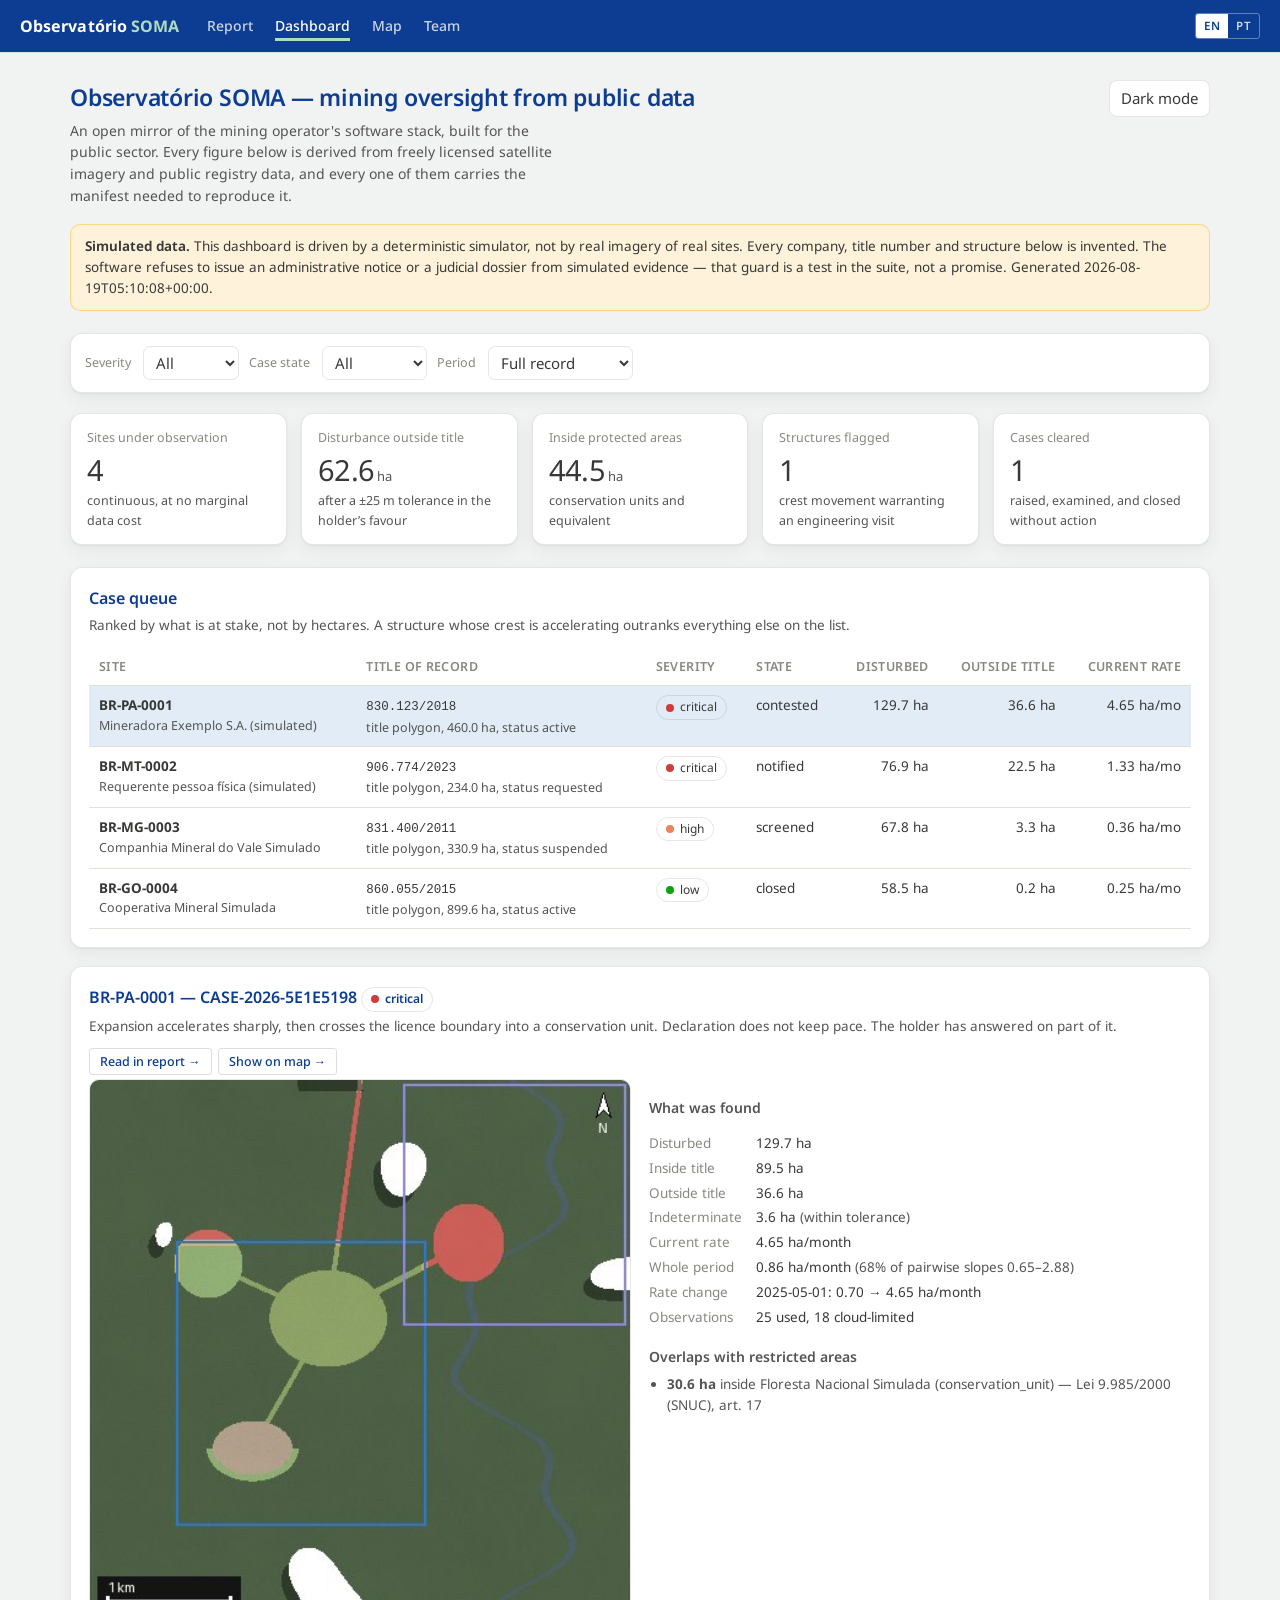
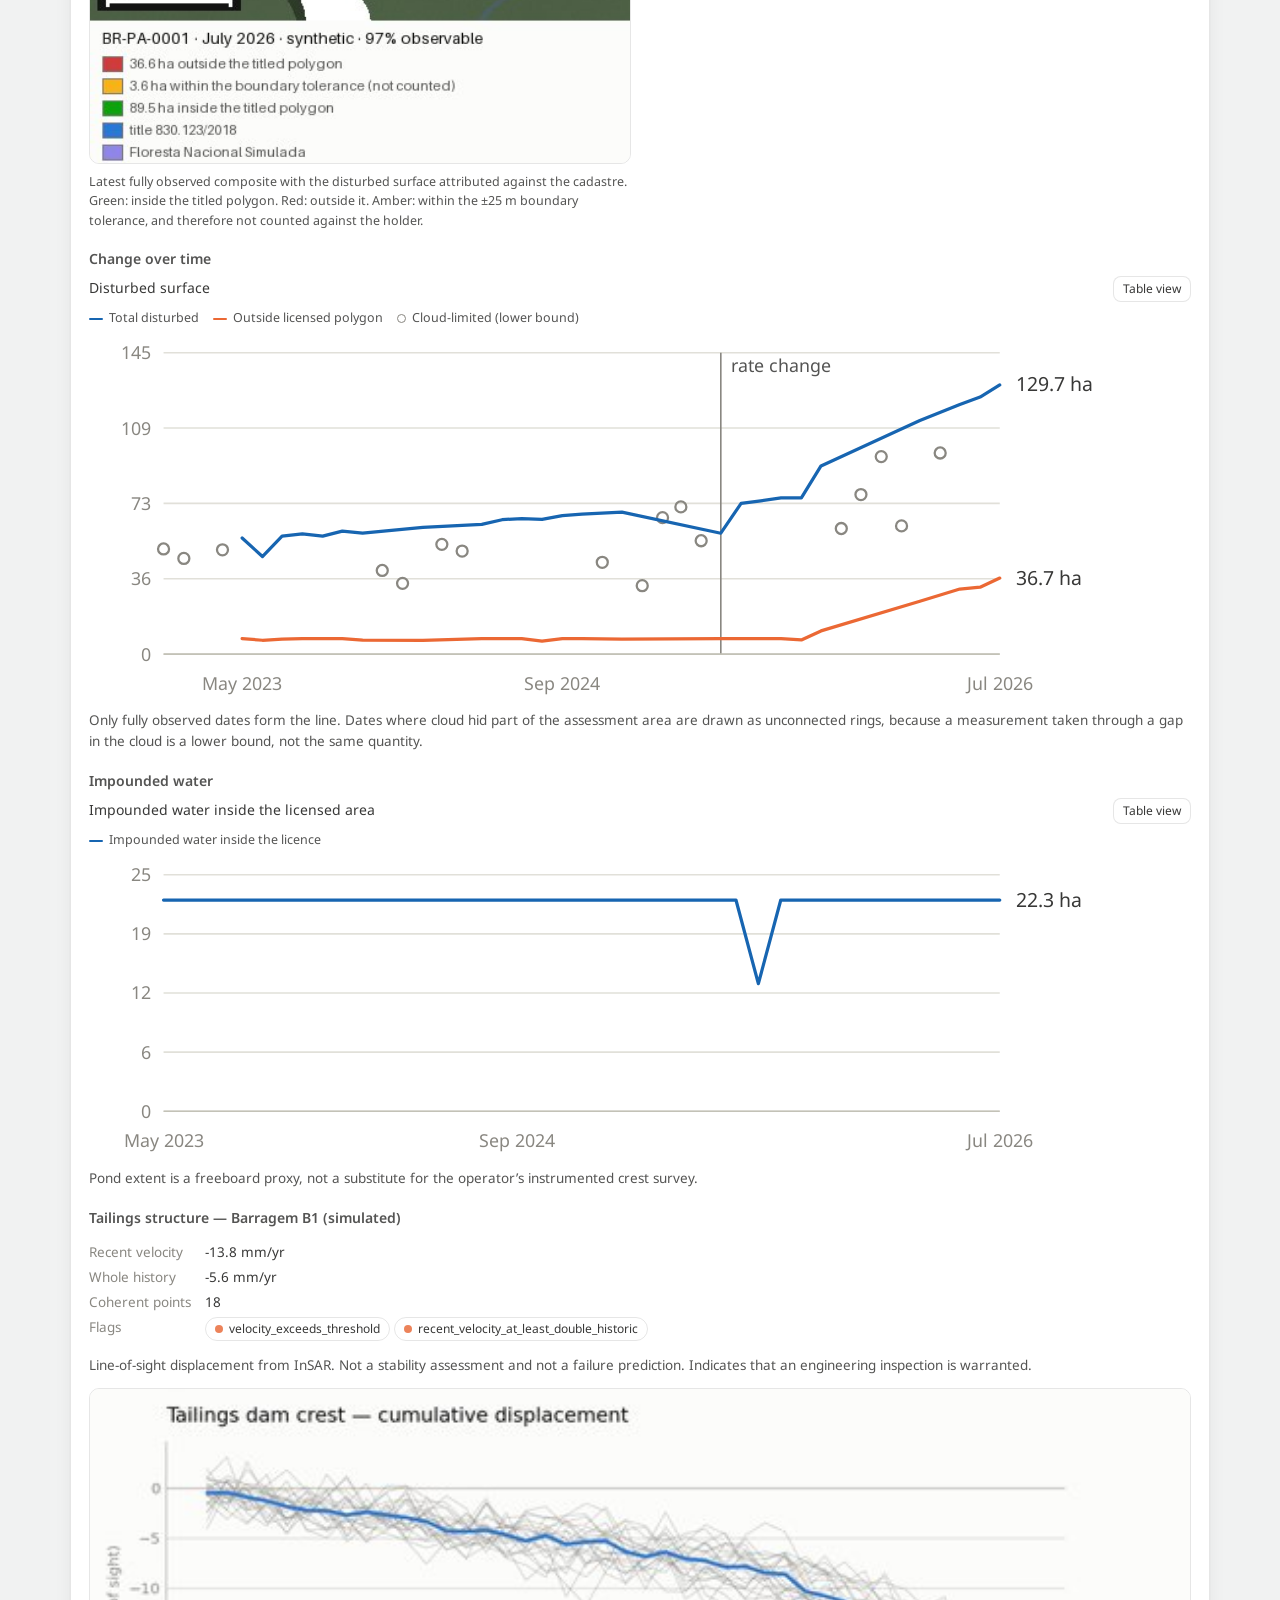
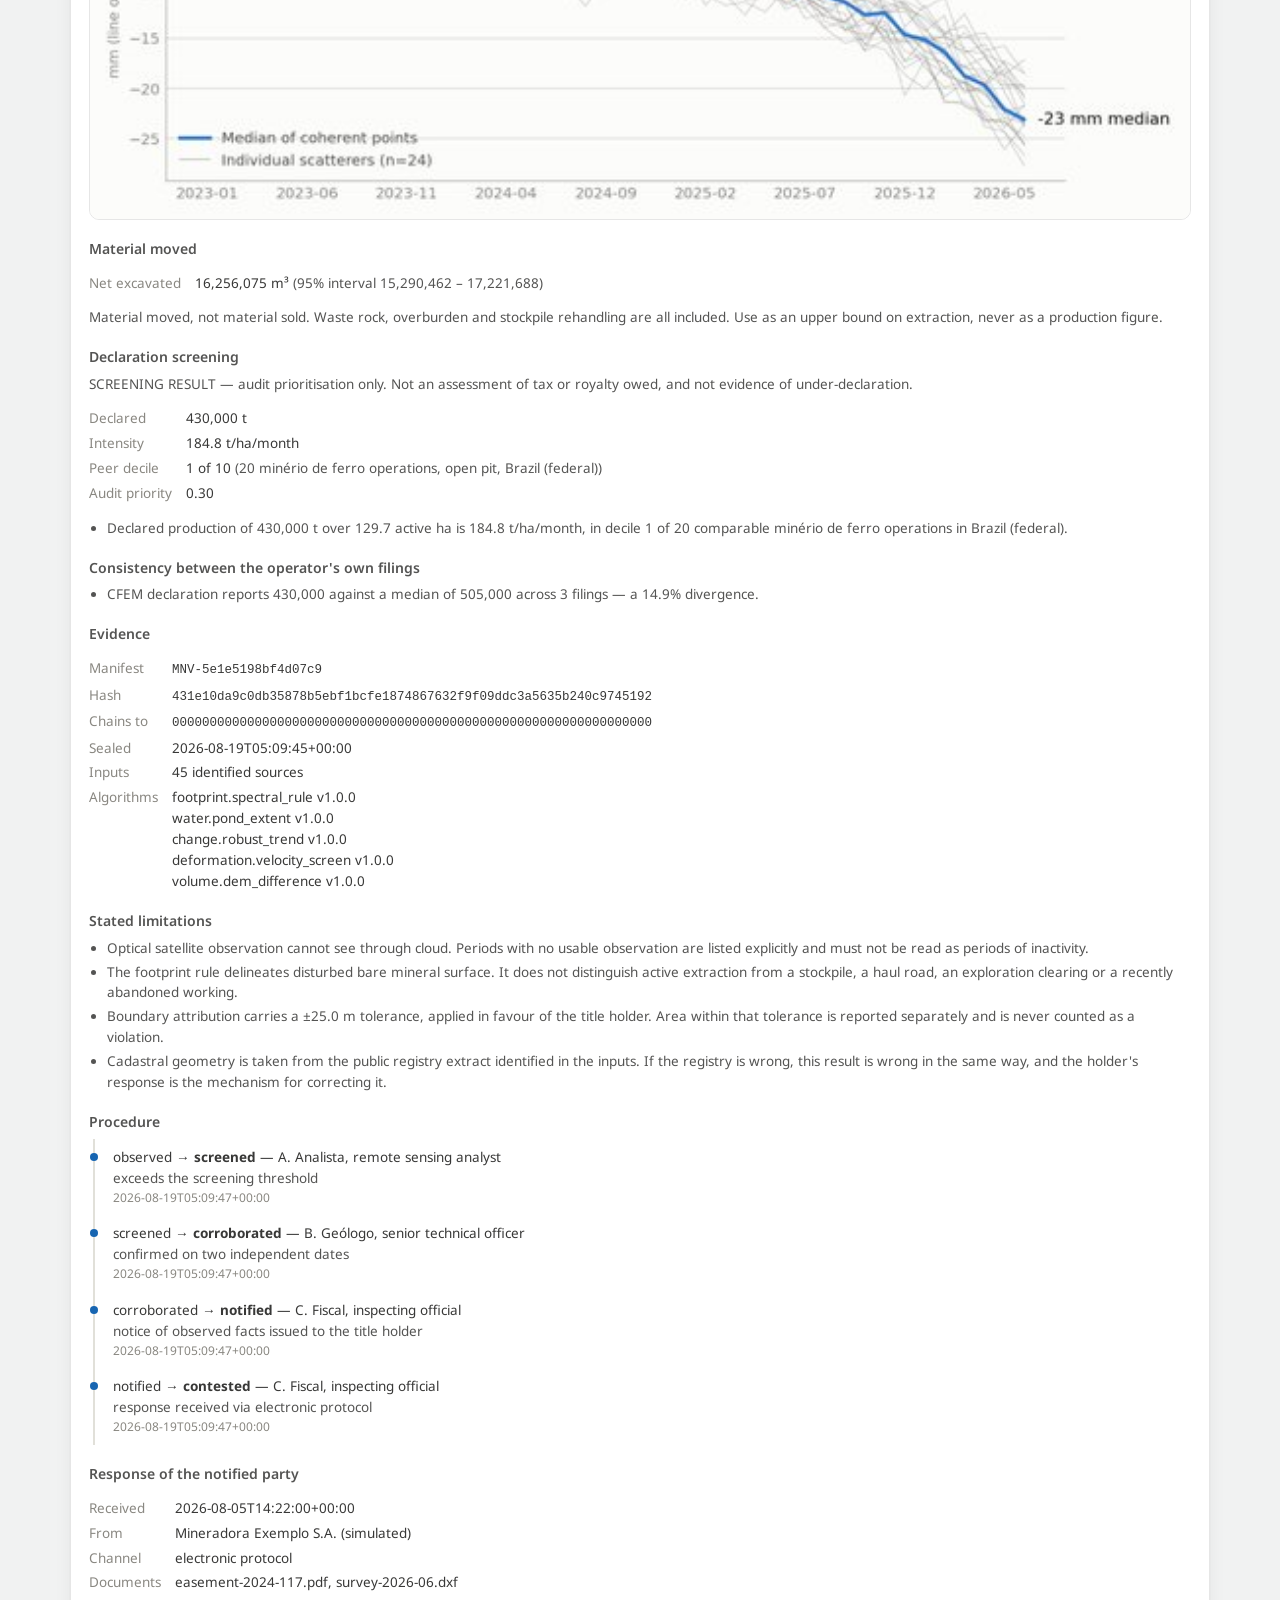
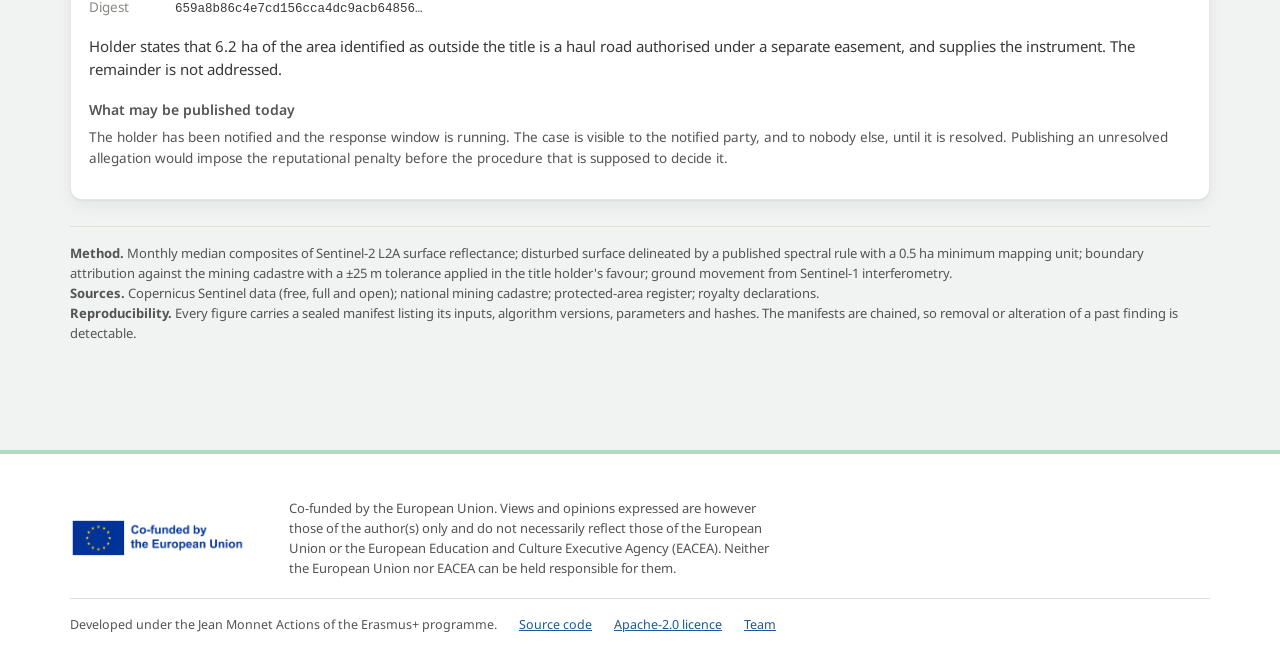
==== commit 0bc001a9: "Apply EU funding visual identity, add team page and EU co-funding footer Restyles every page after t" ====
--- a/dashboard.html
+++ b/dashboard.html
@@ -4,6 +4,7 @@
 <meta charset="utf-8">
 <meta name="viewport" content="width=device-width, initial-scale=1">
 <title>Observatório SOMA — public mining oversight (simulated data)</title>
+<link rel="stylesheet" href="https://fonts.googleapis.com/css2?family=Noto+Sans:wght@400;500;600;700&display=swap">
 <link rel="stylesheet" href="assets/soma.css">
 <script src="assets/soma.js"></script>
 <style>
@@ -24,11 +25,18 @@
     --series-1:#3987e5; --series-2:#d95926; --series-3:#199e70;
     --shadow:0 1px 2px rgba(0,0,0,.4), 0 6px 18px rgba(0,0,0,.35);
   }
+  /* Observatório SOMA identity (EU funding guidelines palette) */
+  html[data-theme="light"]{--page:#f1f2f2;--surface-1:#ffffff;--text-primary:#383837;
+    --text-secondary:#545453;--series-1:#1765b1;--heading:#0d3d92}
+  html[data-theme="dark"]{--page:#10151c;--surface-1:#161c25;--heading:#b7cdf0}
   *{box-sizing:border-box}
   body{
     margin:0; background:var(--page); color:var(--text-primary);
-    font:15px/1.55 system-ui,-apple-system,"Segoe UI",sans-serif;
+    font:15px/1.55 "Noto Sans",Arial,"Helvetica Neue",sans-serif;
   }
+  h1,.card h2{color:var(--heading)}
+  h1{font-weight:600}
+  .card h2{font-weight:600}
   .wrap{max-width:1180px;margin:0 auto;padding:28px 20px 80px}
   header.top{display:flex;gap:18px;align-items:flex-start;justify-content:space-between;
     flex-wrap:wrap;margin-bottom:6px}
--- a/assets/soma.css
+++ b/assets/soma.css
@@ -1,114 +1,178 @@
-/* Observatório SOMA — shared navigation bar and page transitions.
-   Loaded by index.html, report.html, dashboard.html and map.html. Pages that are
-   opened on their own (from a USB stick, say) still work without it. */
+/* Observatório SOMA — shared identity: navigation bar, EU funding footer and page
+   transitions. Loaded by every page. The visual language follows the European
+   Commission's operational guidelines for recipients of EU funding (2021-2027):
+   Noto Sans, deep blue headings, a blue cover band and mint labels and rules.
+   Pages opened on their own (from a USB stick, say) still work without it. */
+
+@import url("https://fonts.googleapis.com/css2?family=Noto+Sans:ital,wght@0,400;0,500;0,600;0,700;1,400&display=swap");
 
 :root {
-  --soma-bar-h: 48px;
-  --soma-bar-bg: rgba(246, 246, 243, .86);
-  --soma-bar-ink: #181b1f;
-  --soma-bar-muted: #5c6169;
-  --soma-bar-line: #dfe0dc;
-  --soma-bar-accent: #1f5fa6;
-  --soma-bar-accent-soft: #e7eef7;
+  --soma-bar-h: 52px;
+
+  /* Palette taken from the guidelines document */
+  --soma-eu-blue: #003399;      /* EU corporate blue (emblem) */
+  --soma-eu-yellow: #ffcc00;    /* EU yellow (emblem stars) */
+  --soma-navy: #0d3d92;         /* headings and running header */
+  --soma-band: #1765b1;         /* cover band */
+  --soma-band-deep: #074da1;
+  --soma-mint: #aedbc2;         /* labels and rules */
+  --soma-mint-soft: #e3f2ea;
+  --soma-grey: #f1f2f2;         /* section background */
+  --soma-text: #383837;
+  --soma-text-2: #545453;
+  --soma-link: #1d589b;
+
+  --soma-paper: #ffffff;
+  --soma-line: #dcdedf;
+  --soma-heading: var(--soma-navy);
+  --soma-accent: var(--soma-navy);
+  --soma-accent-soft: #e6edf7;
+  --soma-font: "Noto Sans", Arial, "Helvetica Neue", sans-serif;
+  --soma-mono: "IBM Plex Mono", ui-monospace, "Cascadia Mono", Consolas, monospace;
 }
 @media (prefers-color-scheme: dark) {
   :root:not([data-theme="light"]) {
-    --soma-bar-bg: rgba(20, 23, 27, .86);
-    --soma-bar-ink: #eceef0;
-    --soma-bar-muted: #a3a8ae;
-    --soma-bar-line: #2b3036;
-    --soma-bar-accent: #7fb0e8;
-    --soma-bar-accent-soft: #1d2a3a;
+    --soma-paper: #10151c;
+    --soma-grey: #161c25;
+    --soma-line: #2a323d;
+    --soma-text: #e3e6ea;
+    --soma-text-2: #b3b9c1;
+    --soma-heading: #b7cdf0;
+    --soma-accent: #9dbcf0;
+    --soma-accent-soft: #1b2738;
+    --soma-link: #9dbcf0;
+    --soma-mint-soft: #18302a;
   }
 }
 :root[data-theme="dark"] {
-  --soma-bar-bg: rgba(20, 23, 27, .86);
-  --soma-bar-ink: #eceef0;
-  --soma-bar-muted: #a3a8ae;
-  --soma-bar-line: #2b3036;
-  --soma-bar-accent: #7fb0e8;
-  --soma-bar-accent-soft: #1d2a3a;
+  --soma-paper: #10151c;
+  --soma-grey: #161c25;
+  --soma-line: #2a323d;
+  --soma-text: #e3e6ea;
+  --soma-text-2: #b3b9c1;
+  --soma-heading: #b7cdf0;
+  --soma-accent: #9dbcf0;
+  --soma-accent-soft: #1b2738;
+  --soma-link: #9dbcf0;
+  --soma-mint-soft: #18302a;
 }
 
 html { scroll-padding-top: calc(var(--soma-bar-h) + 12px); }
 
+/* ---------- navigation bar: the blue band of the guidelines' cover ---------- */
 .soma-bar {
   position: sticky; top: 0; z-index: 1000;
   height: var(--soma-bar-h);
   display: flex; align-items: center; gap: 4px;
-  padding: 0 16px;
-  background: var(--soma-bar-bg);
-  -webkit-backdrop-filter: saturate(1.4) blur(10px);
-  backdrop-filter: saturate(1.4) blur(10px);
-  border-bottom: 1px solid var(--soma-bar-line);
-  color: var(--soma-bar-ink);
-  font: 500 14px/1 "Public Sans", system-ui, -apple-system, "Segoe UI", sans-serif;
+  padding: 0 20px;
+  background: var(--soma-navy);
+  color: #ffffff;
+  font: 500 14px/1 var(--soma-font);
+  box-shadow: 0 1px 0 rgba(0, 0, 0, .08);
   view-transition-name: soma-bar;
 }
 .soma-bar a { color: inherit; text-decoration: none; }
 .soma-bar .soma-brand {
-  font: 600 17px/1 "Newsreader", Georgia, serif;
-  margin-right: 12px; white-space: nowrap;
+  font: 700 16px/1 var(--soma-font);
+  margin-right: 14px; white-space: nowrap; letter-spacing: .005em;
 }
-.soma-bar .soma-brand b { color: var(--soma-bar-accent); font-weight: 700; }
+.soma-bar .soma-brand b { color: var(--soma-mint); font-weight: 700; }
 .soma-bar nav { display: flex; gap: 2px; overflow-x: auto; scrollbar-width: none; }
 .soma-bar nav::-webkit-scrollbar { display: none; }
 .soma-bar nav a {
-  position: relative; padding: 8px 10px; border-radius: 6px;
-  color: var(--soma-bar-muted); white-space: nowrap;
+  position: relative; padding: 9px 10px; border-radius: 4px;
+  color: rgba(255, 255, 255, .78); white-space: nowrap;
   transition: color .15s, background-color .15s;
 }
-.soma-bar nav a:hover { color: var(--soma-bar-ink); background: var(--soma-bar-accent-soft); }
-.soma-bar nav a[aria-current="page"] { color: var(--soma-bar-ink); }
+.soma-bar nav a:hover { color: #ffffff; background: rgba(255, 255, 255, .1); }
+.soma-bar nav a[aria-current="page"] { color: #ffffff; }
 .soma-bar nav a[aria-current="page"]::after {
-  content: ""; position: absolute; left: 10px; right: 10px; bottom: 2px; height: 2px;
-  border-radius: 2px; background: var(--soma-bar-accent);
+  content: ""; position: absolute; left: 10px; right: 10px; bottom: 1px; height: 3px;
+  background: var(--soma-mint);
   view-transition-name: soma-tab;
 }
-.soma-bar a:focus-visible { outline: 2px solid var(--soma-bar-accent); outline-offset: 1px; }
-
+.soma-bar a:focus-visible, .soma-bar button:focus-visible {
+  outline: 2px solid var(--soma-mint); outline-offset: 1px;
+}
+.soma-tools { margin-left: auto; display: flex; align-items: center; gap: 8px; }
 .soma-site {
-  margin-left: auto; display: inline-flex; align-items: center; gap: 6px;
-  padding: 5px 10px; border-radius: 999px;
-  border: 1px solid var(--soma-bar-line);
-  font: 500 12px/1 "IBM Plex Mono", ui-monospace, monospace;
-  color: var(--soma-bar-accent); white-space: nowrap;
+  display: inline-flex; align-items: center; gap: 6px;
+  padding: 5px 10px; border-radius: 3px;
+  background: var(--soma-mint); color: var(--soma-navy);
+  font: 600 12px/1 var(--soma-mono); white-space: nowrap;
   view-transition-name: soma-site;
 }
 .soma-site[hidden] { display: none; }
-.soma-site::before {
-  content: ""; width: 7px; height: 7px; border-radius: 50%; background: currentColor;
+.soma-lang {
+  display: inline-flex; border: 1px solid rgba(255, 255, 255, .35); border-radius: 3px; overflow: hidden;
 }
-@media (max-width: 560px) {
-  .soma-bar { padding: 0 8px; }
+.soma-lang button {
+  font: 600 11.5px/1 var(--soma-font); letter-spacing: .04em;
+  padding: 6px 8px; border: 0; background: transparent; color: rgba(255, 255, 255, .8); cursor: pointer;
+}
+.soma-lang button[aria-pressed="true"] { background: #ffffff; color: var(--soma-navy); }
+@media (max-width: 600px) {
+  .soma-bar { padding: 0 8px; gap: 2px; }
   .soma-bar .soma-brand { margin-right: 4px; }
   .soma-bar .soma-brand span { display: none; }
-  .soma-bar nav a { padding: 8px 7px; }
-  .soma-site { padding: 5px 8px; }
+  .soma-bar nav a { padding: 9px 6px; font-size: 13px; }
+  .soma-site { display: none; }
+  .soma-lang button { padding: 6px 6px; }
 }
 
-/* Links from one view to the same site in the others. */
+/* ---------- bilingual blocks (index, team, footer) ---------- */
+[data-lang][hidden] { display: none !important; }
+
+/* ---------- links from one view to the same site in the others ---------- */
 .soma-xlinks { display: flex; flex-wrap: wrap; gap: 6px; margin: 8px 0 4px; }
 .soma-xlinks a {
   display: inline-flex; align-items: center; gap: 5px;
-  padding: 5px 10px; border-radius: 999px;
-  border: 1px solid var(--soma-bar-line);
-  color: var(--soma-bar-accent); text-decoration: none;
-  font: 500 12.5px/1.2 "Public Sans", system-ui, sans-serif;
+  padding: 5px 10px; border-radius: 3px;
+  border: 1px solid var(--soma-line);
+  color: var(--soma-accent); text-decoration: none;
+  font: 500 12.5px/1.2 var(--soma-font);
   transition: background-color .15s, border-color .15s;
 }
-.soma-xlinks a:hover { background: var(--soma-bar-accent-soft); border-color: var(--soma-bar-accent); }
+.soma-xlinks a:hover { background: var(--soma-mint-soft); border-color: var(--soma-mint); }
 
-/* Brief highlight on whatever a cross-link landed on. */
 @keyframes soma-flash {
-  0%   { box-shadow: 0 0 0 0 color-mix(in srgb, var(--soma-bar-accent) 55%, transparent); }
-  100% { box-shadow: 0 0 0 14px transparent; }
+  0%   { box-shadow: 0 0 0 0 rgba(174, 219, 194, .9); }
+  100% { box-shadow: 0 0 0 14px rgba(174, 219, 194, 0); }
 }
-.soma-flash { animation: soma-flash 1.1s ease-out 1; border-radius: 8px; }
+.soma-flash { animation: soma-flash 1.1s ease-out 1; border-radius: 6px; }
 
-/* Page-to-page transitions (cross-document View Transitions). Browsers without
-   support simply navigate; the bar and the site chip stay put while the page
-   underneath cross-fades. */
+/* ---------- EU funding footer ----------
+   Emblem and funding statement are the official files, unmodified, kept clear of
+   the SOMA mark and shown at least 1 cm high (here 56 px). */
+.soma-foot {
+  background: var(--soma-paper); color: var(--soma-text-2);
+  border-top: 4px solid var(--soma-mint);
+  font: 400 13px/1.55 var(--soma-font);
+}
+.soma-foot-in {
+  max-width: 1180px; margin: 0 auto; padding: 28px 20px 32px;
+  display: grid; grid-template-columns: auto 1fr; gap: 20px 40px; align-items: center;
+}
+.soma-emblem { display: block; height: 56px; width: auto; padding: 8px 0; }
+.soma-emblem.neg { display: none; }
+@media (prefers-color-scheme: dark) {
+  :root:not([data-theme="light"]) .soma-emblem.pos { display: none; }
+  :root:not([data-theme="light"]) .soma-emblem.neg { display: block; }
+}
+:root[data-theme="dark"] .soma-emblem.pos { display: none; }
+:root[data-theme="dark"] .soma-emblem.neg { display: block; }
+.soma-foot p { margin: 0; max-width: 70ch; }
+.soma-foot-meta {
+  grid-column: 1 / -1; display: flex; flex-wrap: wrap; gap: 6px 22px;
+  padding-top: 16px; border-top: 1px solid var(--soma-line); font-size: 12.5px;
+}
+.soma-foot-meta a { color: var(--soma-link); }
+@media (max-width: 700px) {
+  .soma-foot-in { grid-template-columns: 1fr; gap: 14px; padding: 24px 16px 28px; }
+  .soma-emblem { height: 48px; }
+}
+
+/* ---------- page-to-page transitions (cross-document View Transitions) ---------- */
 @view-transition { navigation: auto; }
 ::view-transition-old(root) { animation: soma-out .18s ease-in both; }
 ::view-transition-new(root) { animation: soma-in .32s cubic-bezier(.2, .7, .2, 1) both; }
@@ -119,6 +183,6 @@
 
 @media (prefers-reduced-motion: reduce) {
   @view-transition { navigation: none; }
-  .soma-flash { animation: none; outline: 2px solid var(--soma-bar-accent); }
+  .soma-flash { animation: none; outline: 2px solid var(--soma-mint); }
   .soma-bar nav a, .soma-xlinks a { transition: none; }
 }
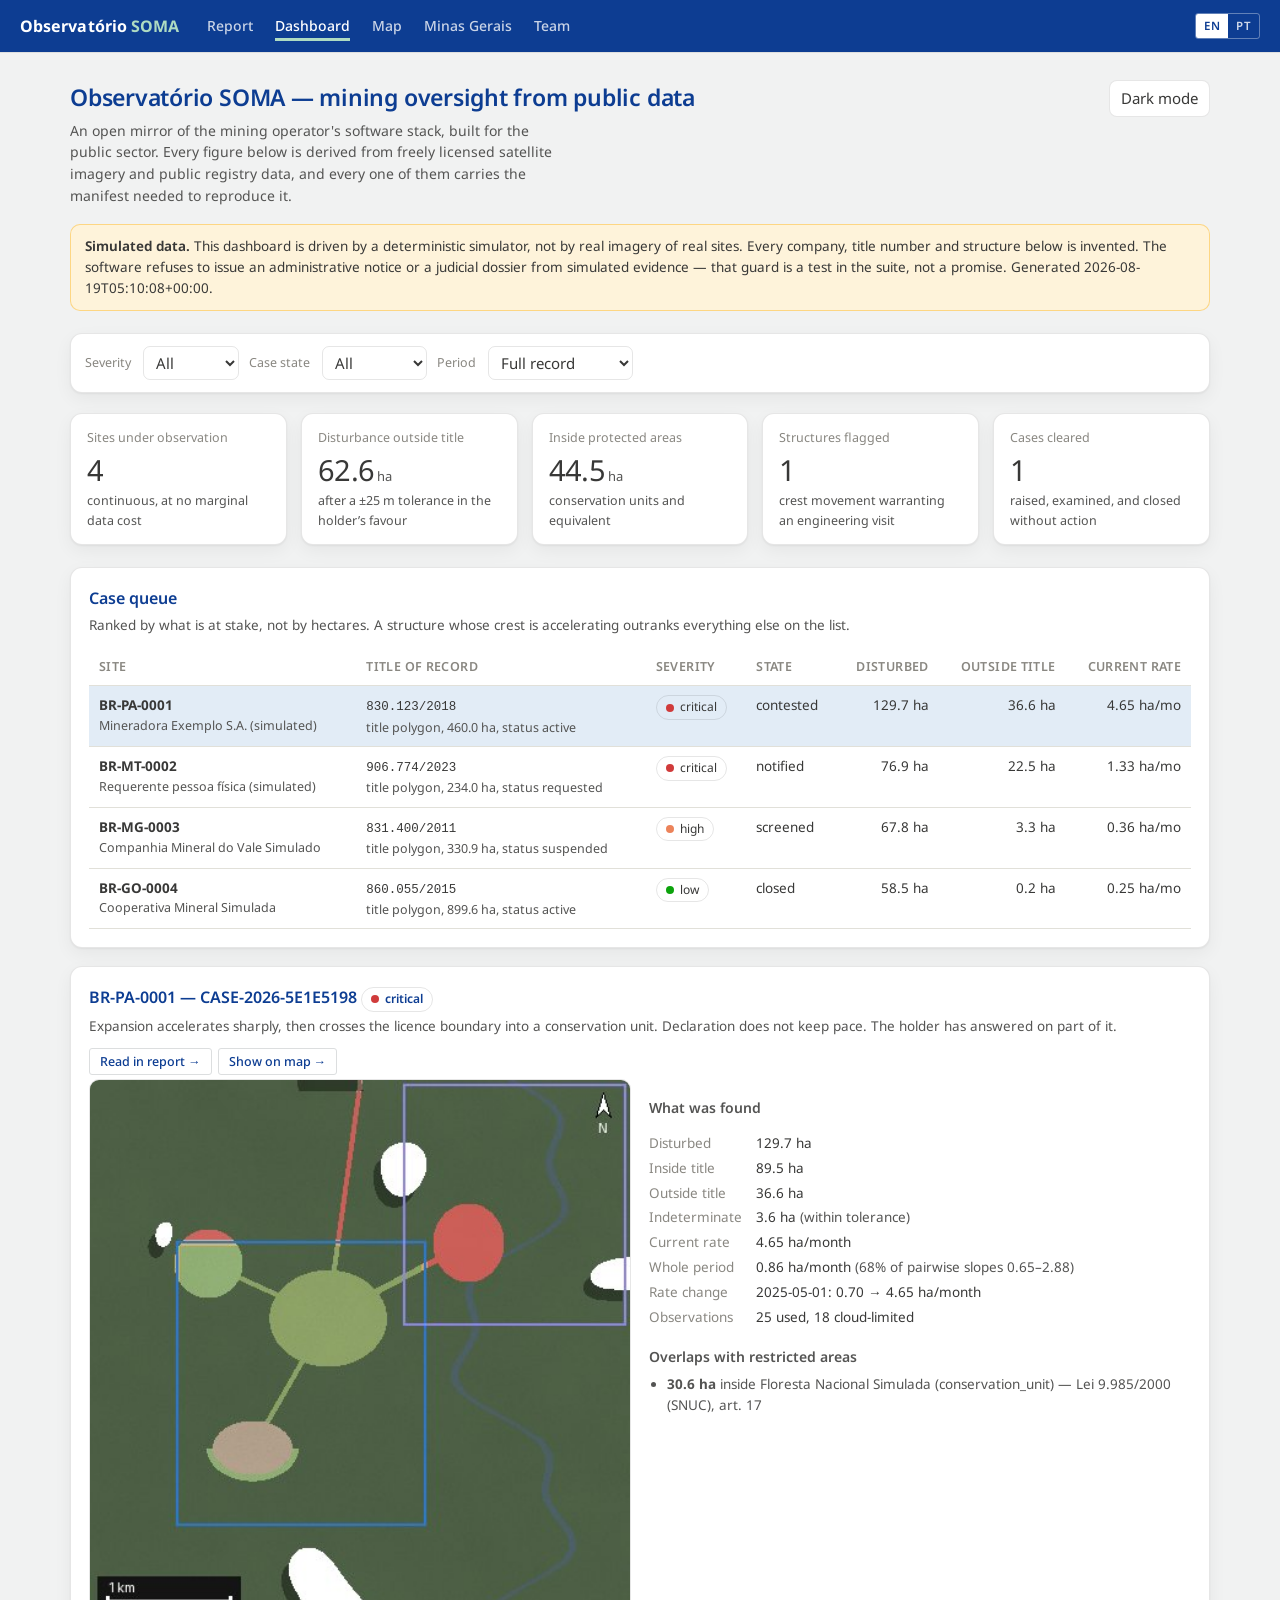
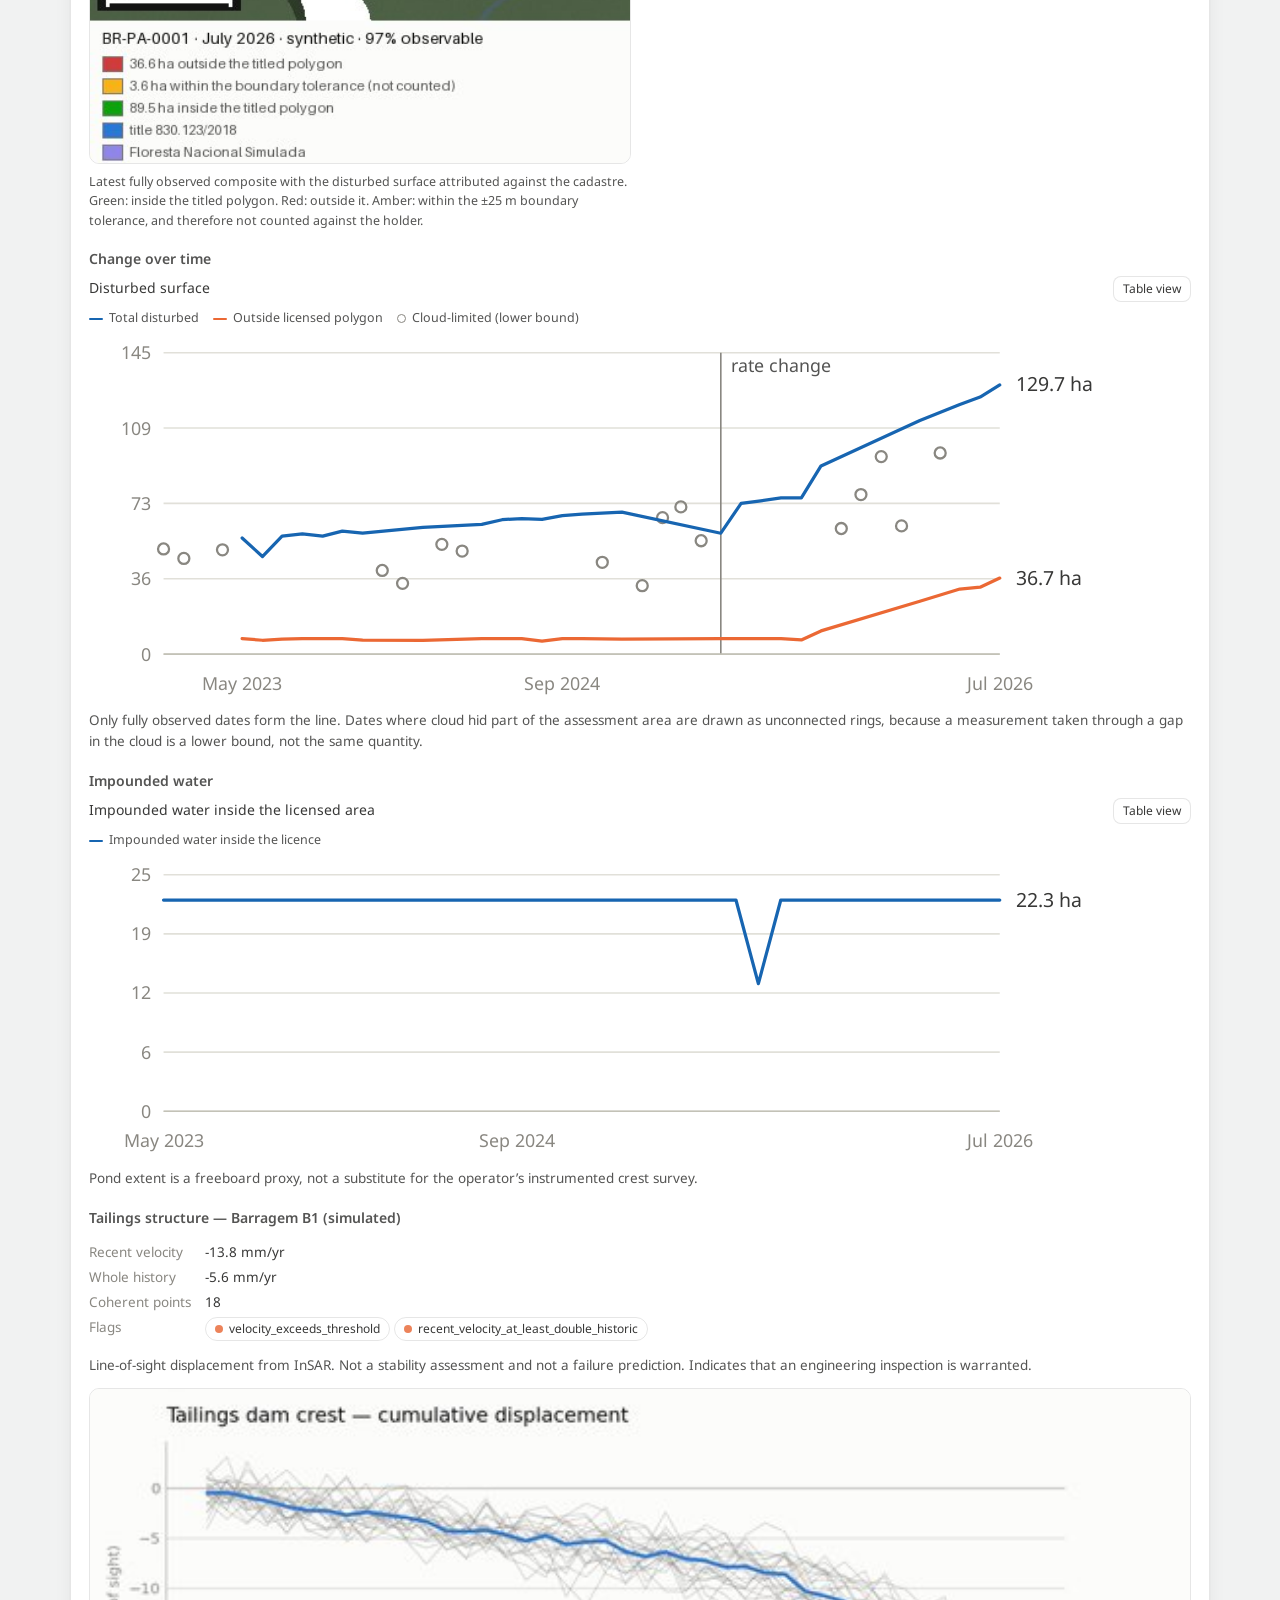
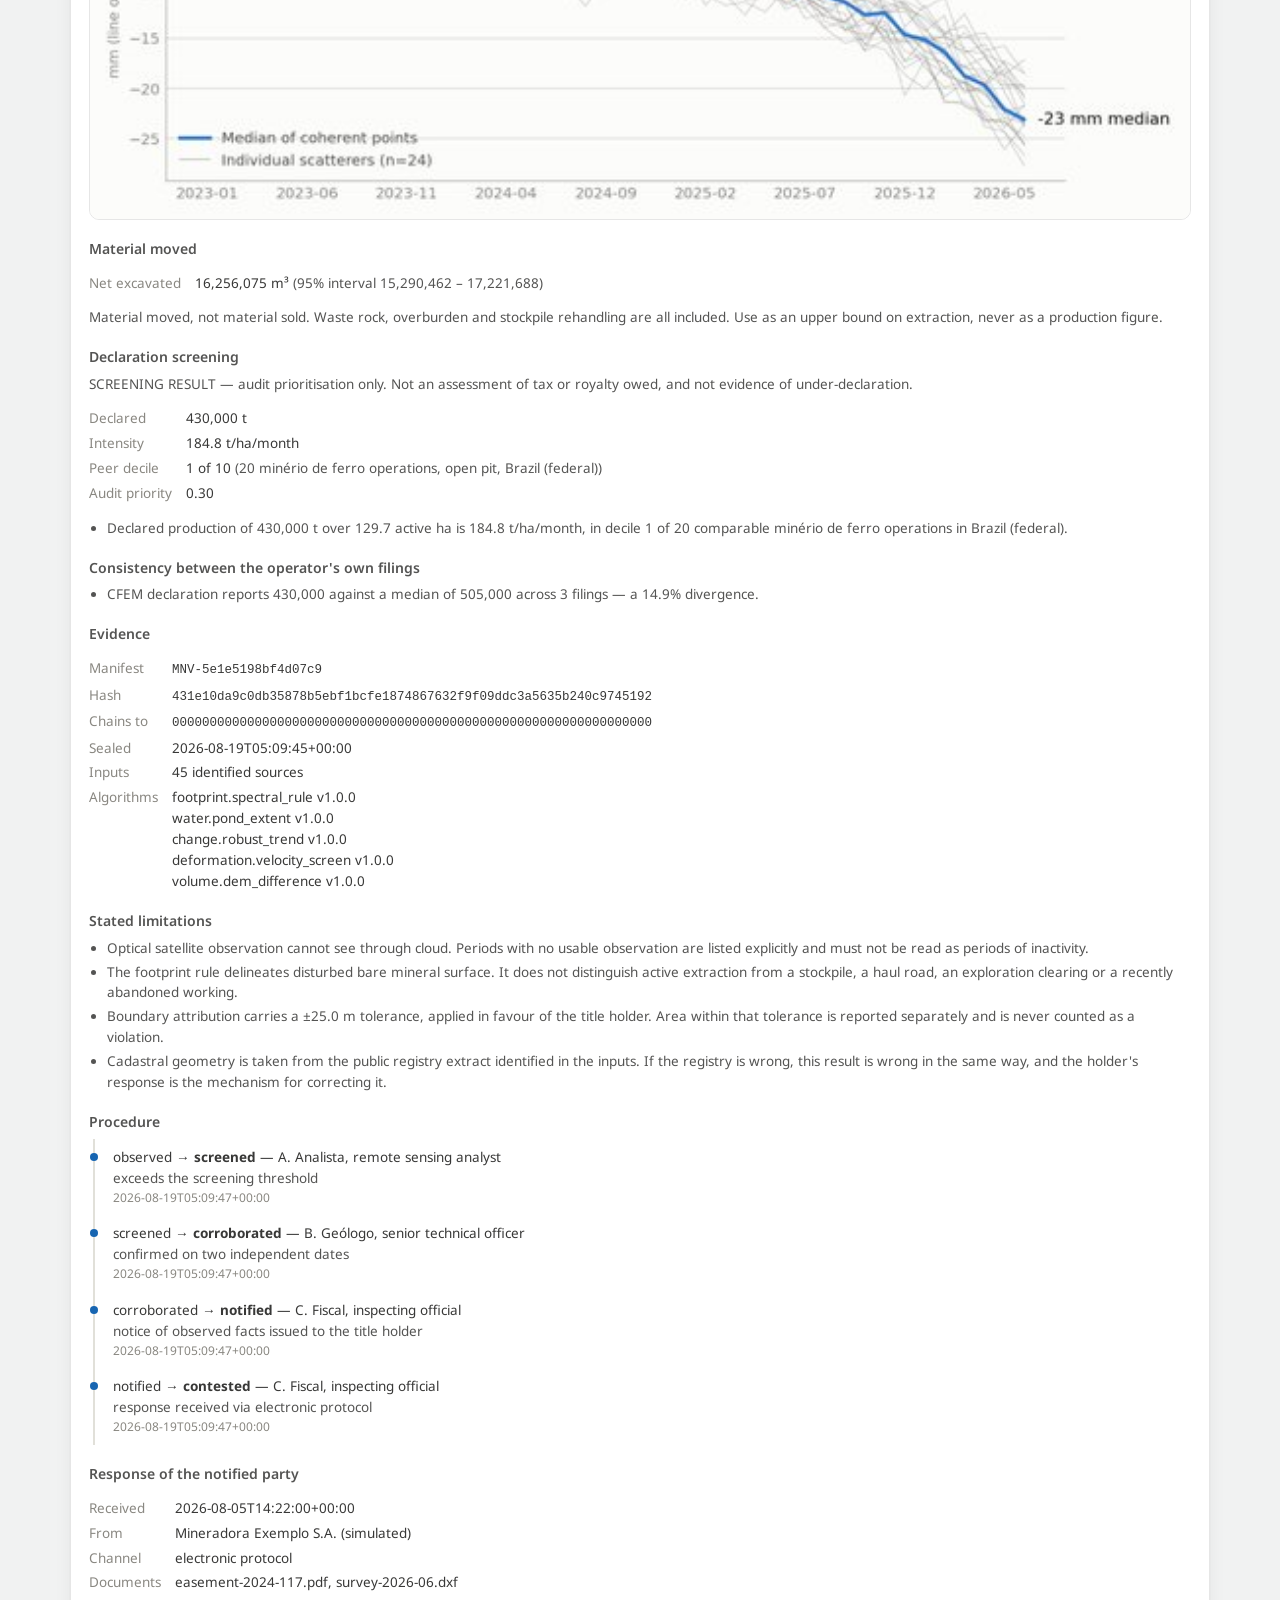
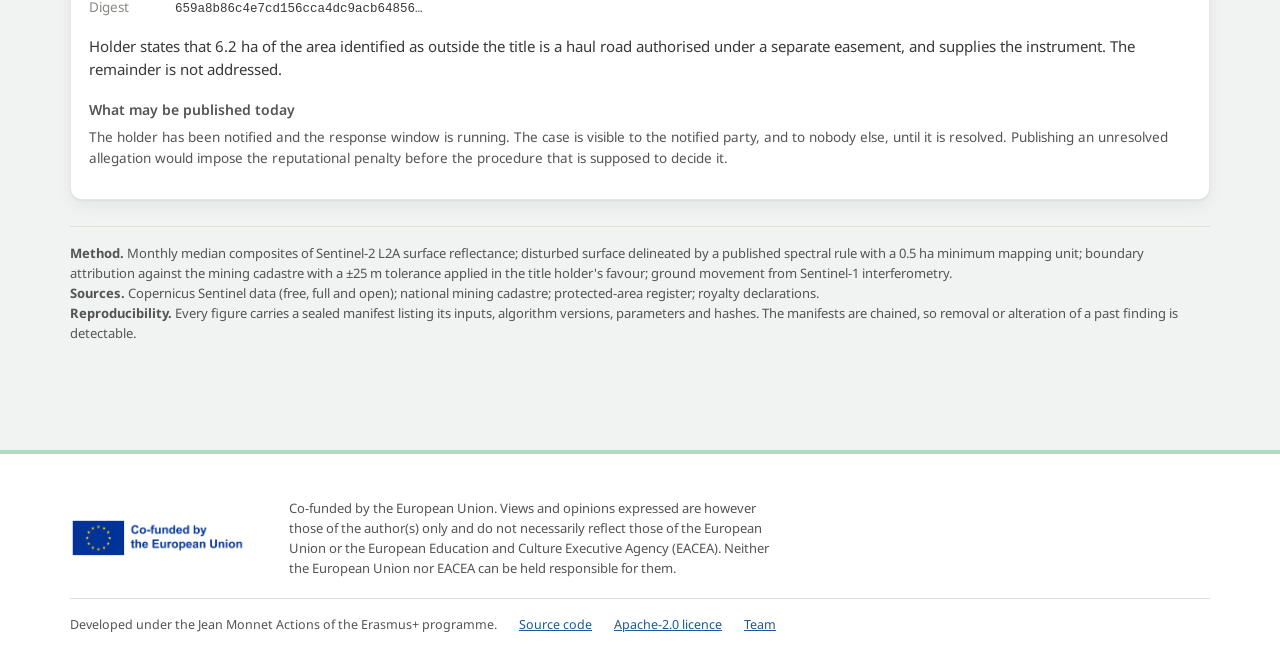
==== commit a9bb67e5: "Add Minas Gerais strategic-minerals report and GIS with the live ANM API build_mg.py turns the Obser" ====
--- a/dashboard.html
+++ b/dashboard.html
@@ -5,8 +5,8 @@
 <meta name="viewport" content="width=device-width, initial-scale=1">
 <title>Observatório SOMA — public mining oversight (simulated data)</title>
 <link rel="stylesheet" href="https://fonts.googleapis.com/css2?family=Noto+Sans:wght@400;500;600;700&display=swap">
-<link rel="stylesheet" href="assets/soma.css">
-<script src="assets/soma.js"></script>
+<link rel="stylesheet" href="assets/soma.css?v=20261027c">
+<script src="assets/soma.js?v=20261027c"></script>
 <style>
   :root{
     color-scheme: light;
--- a/assets/soma.css
+++ b/assets/soma.css
@@ -2,7 +2,10 @@
    transitions. Loaded by every page. The visual language follows the European
    Commission's operational guidelines for recipients of EU funding (2021-2027):
    Noto Sans, deep blue headings, a blue cover band and mint labels and rules.
-   Pages opened on their own (from a USB stick, say) still work without it. */
+   Pages opened on their own (from a USB stick, say) still work without it.
+   Pages link it as assets/soma.css?v=…; bump that tag in every page (and in build_mg.py,
+   build_report_html.py and src/soma/dashboard.py) when this file or soma.js
+   changes, since the host lets browsers reuse a cached copy for up to an hour. */
 
 @import url("https://fonts.googleapis.com/css2?family=Noto+Sans:ital,wght@0,400;0,500;0,600;0,700;1,400&display=swap");
 
